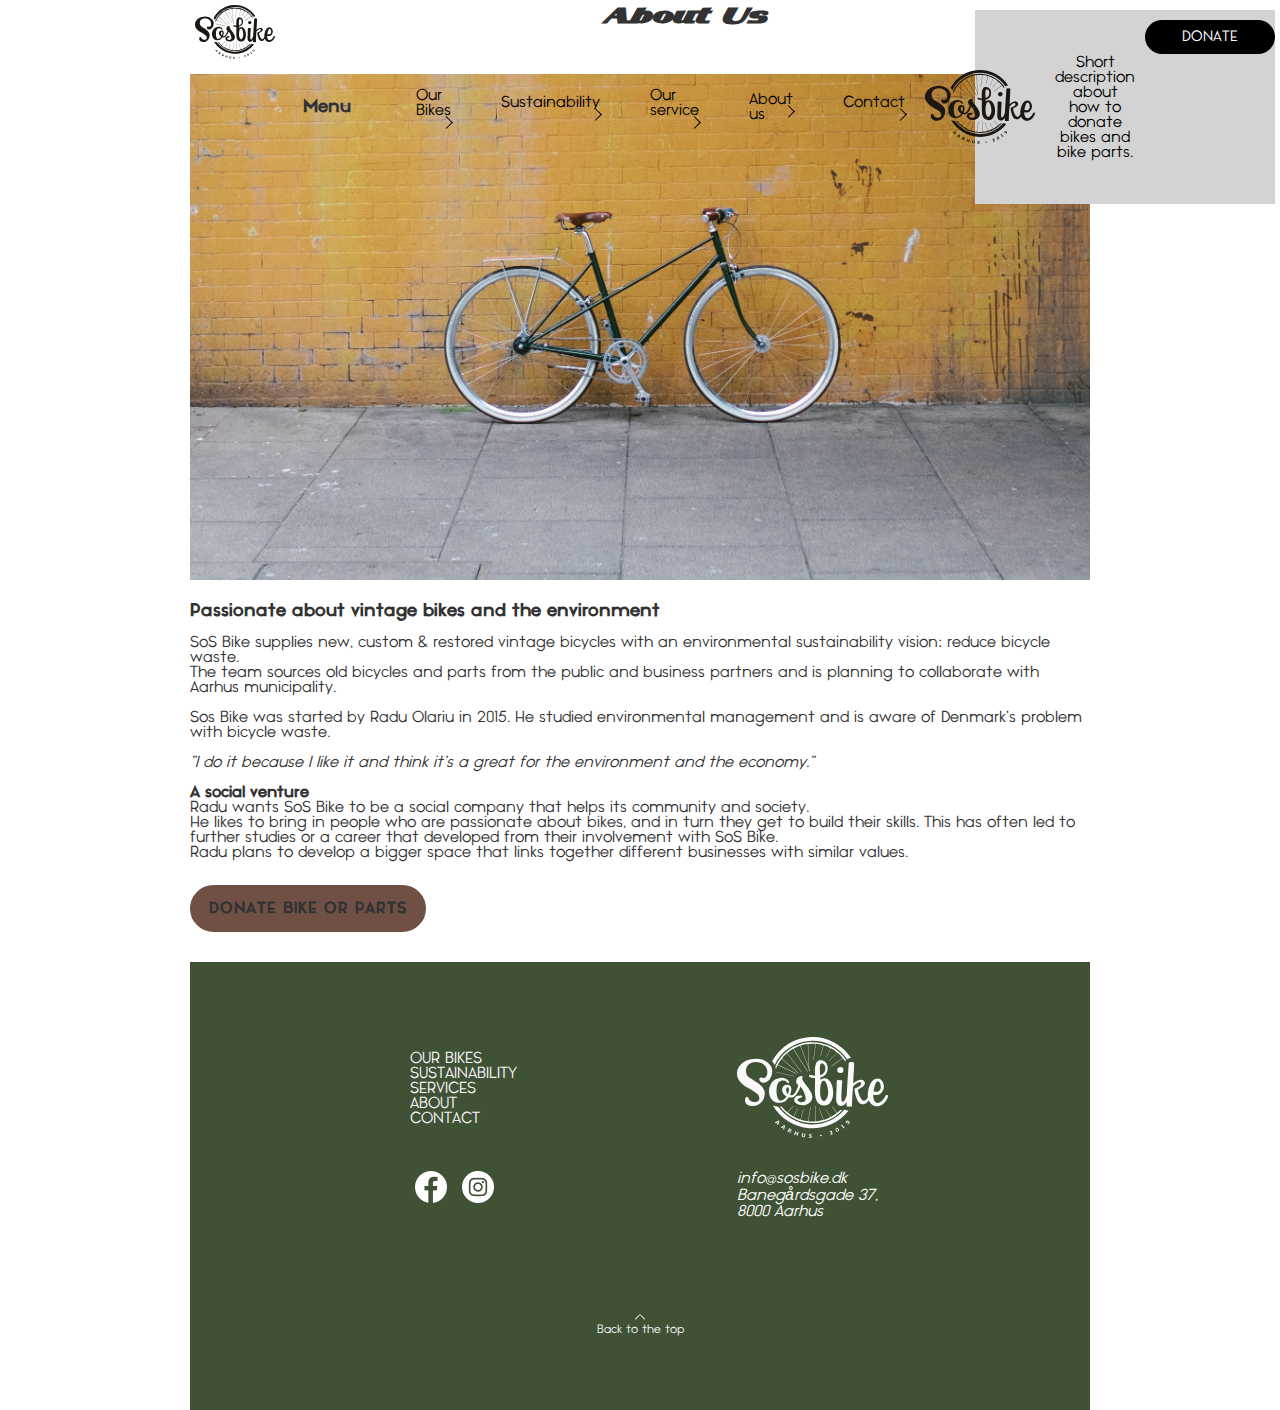
==== about.html @ 7f3ff43b "gallery page" ====
<!DOCTYPE HTML>
<html lang="en">

<head>
    <meta charset="UTF-8">
    <meta name="description" content="SoS Bike is an Aarhus-based bicycle business that supplies new, custom & restored vintage bicycles with an environmental sustainability vision: to reduce bicycle waste.">
    <meta name="viewport" content="width=device-width, initial-scale=1.0">
    <title>About | SoS Bike</title>
    <link rel="stylesheet" href="css/mystyle.css">
    <link rel="stylesheet" href="css/mobilemenu.css">
    <link rel="stylesheet" href="css/about.css">
</head>


<body class="page_body">

    <!DOCTYPE HTML>
<html lang="en">
<!--comment-->

<head>
    <meta charset="UTF-8">
    <meta name="description" content="SoS Bike is an Aarhus-based bicycle business that supplies new, custom & restored vintage bicycles with an environmental sustainability vision: to reduce bicycle waste.">
    <meta name="viewport" content="width=device-width, initial-scale=1.0">
    <title>Home | SoS Bike</title>
    <link rel="stylesheet" href="css/mystyle.css">
    <link rel="stylesheet" href="css/mobilemenu.css">
</head>


<body class="page_body">

    <img src="images/SVG/Asset_12.svg" alt="sosbikelogo" class="sosbike_logo">
    <header class="navigation__container">
        <nav>
            <!-- The mobile menu icon -->
            <label for="mobileicon" class="mobileiconlabel">&#9776;</label>
            <input type="checkbox" id="mobileicon" class="mobileicon">


            <!-- Menu items -->
            <div class="menuitems__container">
                <h2 class="menu_heading">Menu</h2>
                <a href="gallery.html" class="menuitem menu_navigation">Our Bikes<i class="arrow right moab"></i></a>
                <a href="sustainability.html" class="menuitem menu_navigation">Sustainability<i class="arrow right moab"></i></a>
                <a href="services.html" class="menuitem menu_navigation">Our service<i class="arrow right moab"></i></a>
                <a href="about.html" class="menuitem menu_navigation">About us<i class="arrow right moab"></i></a>
                <a href="contact.html" class="menuitem menu_navigation">Contact<i class="arrow right moab"></i></a>
                <img src="images/SVG/Asset_12.svg" alt="sosbike logo" class="menu_sosbikelogo menuitem">
                <p class="menuitem menu_paragraph">Short description about how to donate bikes and bike parts.</p>
                <div class="cta_style">
                    <a href="#" class="menuitem Donate_text">DONATE</a>
                </div>
            </div>
        </nav>

    </header>


    <!--<div class="main_section_bg_image">
        <div class="main_section_flexbox">
            <div class="main_section1_button1">
                <button class="main_cta_button1">
                    <h2>OUR BIKES</h2>
                </button>
            </div>
            <div class="main_section1_button2">
                <button class="main_cta_button2">
                    <h2>DONATE BIKE OR PARTS</h2>
                </button>
            </div>
            <div class="main_section1_text">
                <p>Contribute to our environmental sustainability vision: to reduce bicycle waste. We'll collect your donated items from you.</p>
            </div>
        </div>
    </div>-->

    <main>
        <h1 class="about_heading">About Us</h1>
        <img src="images/homepage/beeline-navigation-nfWllIa5wew-unsplash-5.jpg" class="about_image">

        <div class="about_text">
                <h2>Passionate about vintage bikes and the environment</h2><br>
                <p>SoS Bike supplies new, custom &amp; restored vintage bicycles with an environmental sustainability vision: reduce bicycle waste.<br>
                The team sources old bicycles and parts from the public and business partners and is planning to collaborate with Aarhus municipality.<br><br>
                Sos Bike was started by Radu Olariu in 2015. He studied environmental management and is aware of Denmark's problem with bicycle waste.<br><br>

                <i>"I do it because I like it and think it's a great for the environment and the economy."</i><br><br>
                </p>
                <h3>A social venture</h3>
                    Radu wants SoS Bike to be a social company that helps its community and society.<br>
                <p>He likes to bring in people who are passionate about bikes, and in turn they get to build their skills. This has often led to further studies or a career that developed from their involvement with SoS Bike.<br>
                    Radu plans to develop a bigger space that links together different businesses with similar values.<br>
                    <br></p>
                <button class="donate_button">
                    <h3>DONATE BIKE OR PARTS</h3>
                </button>
            </div>

    </main>

    <footer class="page_footer">

        <div class="page_footer_card">

            <div class="footer_flex_inner">

                <div class="footer_flex_inner_card">
                    <a href="sosbike_gallery.html" class="footer_link">OUR BIKES</a><br>
                    <a href="sosbike_sustainability.html" class="footer_link">SUSTAINABILITY</a><br>
                    <a href="sosbike_services.html" class="footer_link">SERVICES</a><br>
                    <a href="about_sosbike.html" class="footer_link">ABOUT</a><br>
                    <a href="contact_sosbike.html" class="footer_link">CONTACT</a><br>
                </div>

                <div class="footer_flex_inner_card">
                    <a href="https://www.facebook.com/aarhussosbike"><img src="images/some/facebook_logo.png" alt="facebook icon" class="some_image"></a>
                    <a href="https://www.instagram.com/s0sbike/"><img src="images/some/instagram_logo.png" alt="instagram icon" class="some_image"></a>
                </div>
            </div>

            <div class="footer_flex_inner">
                <div class="footer_flex_inner_card">
                    <a href="index.html"><img src="images/SVG/Asset_11.svg" class="footer_logo"></a>
                </div>

                <div class="footer_flex_inner_card">
                    <address>
                        info@sosbike.dk<br>
                        Banegårdsgade 37,<br>
                        8000 Aarhus
                    </address>
                </div>
            </div>

        </div>

        <div class="page_footer_card">
            <div class="back_to_the_top">
                <div>
                    <a href="index.html"><img src="images/up_arrow/up-arrow.svg" alt="up arrow" class="up_arrow_icon"></a>
                </div>

                <div>
                    <a href="index.html" class="footer_link">Back to the top</a>
                </div>
            </div>
        </div>

    </footer>


</body></html>
---- css/mystyle.css ----
/* Basic CSS reset */
*,
:after,
:before {
    margin: 0;
    padding: 0;
    border: 0;
    box-sizing: border-box;
}

html {
    font-size: 100%;
}

@font-face {
    font-family: "Aqua";
    src: url('../fonts/aqua.ttf');
}

@font-face {
    font-family: "Kelvinized";
    src: url('../fonts/Kelvinized.ttf');
}

@font-face {
    font-family: "Noir_medium";
    src: url('../fonts/Noir_medium.otf');
}

@font-face {
    font-family: "Noir_regular";
    src: url('../fonts/Noir_regular.otf');
}

@font-face {
    font-family: "Typographica";
    src: url('../fonts/Typographica-Blp5.ttf');
}

h1 {
    font-family: Kelvinized, sans-serif;
    color: #333333;
    font-size: 22px;
}

h2 {
    font-family: Noir_medium, sans-serif;
    color: #333333;
    font-size: 18px;
}

h3 {
    font-family: Noir_medium, sans-serif;
    color: #333333;
    font-size: 16px;
}

html,
body {
    font-family: Noir_regular, sans-serif;
    color: #333333;
    font-size: 16px;
}

.page_body {
    max-width: 1680px;
    margin: 0 auto;
}


/* -------- Mobile first style and layout ------- */


.moab { /* added by Morten, attached to menu arrows */
    float: right;
}


/*---------Header and navigation--------------*/

.search_form {
    display: none;
}

.logo_style {

    font-family: 'Asset', cursive;
    font-size: 1.5rem;
    color: #333333;
    text-decoration: none;
}

/*--------------------MAIN---------------------*/

.main_section_bg_image {
    background-size: cover;
    background-position: bottom;
    height: 568px;
    background-image: url("../images/homepage/beeline-navigation-nfWllIa5wew-unsplash.jpg");
}



/*---------------MAIN SECTION 1----------------*/

.main_section_flexbox {
    display: flex;
    flex-direction: column;
    padding: 285px 15px 10px 15px;
    width: 100%;
    align-items: center;
}

.main_home_bike {
    object-fit: cover;
    width: 365px;
    height: 610px;
}

.main_cta_button1 {
    /* position: absolute;
    top: 62.5%;
    left: 8%;*/
    border: 4px solid #705044;
    padding: 15px 75px 5px 75px;
    margin: 10px 0px;
    background-color: rgba(255, 255, 255, 0.01);
    border-radius: 50px;
    color: white;
    letter-spacing: 4px;
}

.main_cta_button2 {
    /*position: absolute;
    top: 72.5%;
    left: 8%;*/
    border: 4px solid #705044;
    padding: 15px 20px 5px 20px;
    background-color: #705044;
    border-radius: 50px;
    color: white;
    letter-spacing: 2px;
}

.main_section1_text {
    /* position: absolute;
    top: 84%;*/
    color: white;
    text-align: center;
    margin: 0px 12px;
    line-height: 20px;
    font-size: 16px;
    letter-spacing: 0.5px;
    padding-top: 10px;
}

.main_colorblock {
    height: 25px;
    width: 100%;
    background-color: #705044;
}


/*-----------MAIN SECTION 2----------*/

.main_section2_container {

}

.main_section2_card1 {
    display: flex;
    margin-top: 60px;
    margin-bottom: 55px;
}

.main_section2_card1_inner {
    margin-left: 15px;
}

.main_service_paragraph {
    /*padding: 15px 25px 15px 0px;*/
    margin: 5px 0px 10px 0px;
}


.main_s2_cta_button {
    color: #DFD2C1;
    background-color: #705044;
    padding: 10px 25px;
    border-radius: 20px;
}



.bike_service_image {
    /*max-width: 150px;
    height: 150px;*/
    /*padding: 10px 15px 10px 0px;*/
    width: 70%;
    margin: 0 0 0 45px;
}

/*---card 2--*/

.main_section2_card2 {
    display: flex;
    margin-top: 55px;
    margin-bottom: 60px;
    margin-right: 15px;
}

.main_section2_card2_inner {
    margin-right: 5px;
    display: flex;
        flex-direction: column;
        align-items: flex-end;
}

.main_section1_header2 {
    text-align: right;
}

.main_about_paragraph {
    margin-top: 20px;
    text-align: right;
    margin: 10px 0px 5px 0px;*/
}

.main_quote {
    text-align: right;
    font-size: 14px;
    margin-bottom: 20px;
}

.main_s2_cta_button2 {
    color: #DFD2C1;
    background-color: #705044;
    padding: 10px 26px;
    border-radius: 20px;
    margin-left: 6px
}



.bike_about_image {
    /*max-width: 150px;*/
    /*height: 150px;*/
    width: 70%;
    /*padding: 10px 15px 10px 0px;*/
    margin-left: 15px;
}

.bike_about_image2{
    display: none;
}

.bike_about_image3{
    display: none;
}





/* -------- Footer section ---------- */

.page_footer {
    display: flex;
    flex-direction: column;
    justify-content: space-between;
    height: 35rem;
    align-items: center;
    text-align: center;
    background-color: #3F5235;
    color: white;
    padding: 40px 0px;
    ;
}


.page_footer_card {
    display: flex;
    flex-direction: column;
    align-items: center;
    justify-content: space-between;
}

.footer_flex_inner_card {
    padding: 15px 0px;
}

.some_image {
    margin: 15px 5px 0px 5px;
}

.footer_link {
    text-decoration: none;
    color: whitesmoke;
}

.up_arrow_icon {
    width: 10px;
}

.footer_logo {
    width: 65%;
}

.back_to_the_top {
    display: flex;
    flex-direction: column;
    font-size: 12px;
    padding-bottom: 15px;
}


/* ---------------------- Media Queries 600px -------------------------- */


@media only screen and (min-width: 600px) {

    /* -------- Main content ---------- */

    .main_section_bg_image {
        background-size: cover;
        background-position: bottom;
        height: 800px;
        background-image: url("../images/homepage/main_bike_mobile.jpg");
    }



    /*---------------MAIN SECTION 1----------------*/

    .main_section_flexbox {
        display: flex;
        flex-direction: column;
        padding: 480px 15px 10px 15px;
        width: 100%;
        align-items: center;
    }

    .main_home_bike {
        object-fit: cover;
        width: 365px;
        height: 610px;
    }

    .main_cta_button1 {
        /* position: absolute;
    top: 62.5%;
    left: 8%;*/
        border: 4px solid #705044;
        padding: 6px 100px;
        margin-bottom: 15px;
        background-color: rgba(255, 255, 255, 0.01);
        border-radius: 50px;
        color: #705044;
        font-size: 16px;
        letter-spacing: 4px;
    }

    .main_cta_button2 {
        /*position: absolute;
    top: 72.5%;
    left: 8%;*/
        border: 4px solid #705044;
        padding: 8px 50px;
        background-color: #705044;
        border-radius: 50px;
        color: white;
        font-size: 13px;
        letter-spacing: 2px;
        margin-bottom: 10px;
    }

    .main_section1_text {
        /* position: absolute;
    top: 84%;*/
        color: white;
        text-align: center;
        margin: 0px 12px;
        line-height: 25px;
        font-size: 22px;
        letter-spacing: 1px;
        padding-top: 10px;
        width: 90%
    }

    .main_colorblock {
        height: 40px;
        width: 100%;
        background-color: #705044;
    }

    /*---------------MAIN PAGE SECTION 2----------------*/

    .main_section2_container {
        display: flex;
        flex-direction: column;
    }

    .main_section2_card1 {
        display: flex;
        margin: 90px 25px 50px 25px;

    }

    .main_section2_card1_inner {
        display: flex;
        flex-direction: column;
        margin: 0px 0px 0px 0px;
        align-items: flex-start;
    }

    .main_section2_header {
        font-size: 40px;

    }

    .main_service_paragraph {
        /*padding: 15px 25px 15px 0px;*/
        margin: 20px 50px 34px 0px;
        font-size: 22px;
        line-height: 35px;
    }


    .main_s2_cta_button {
        color: #DFD2C1;
        background-color: #705044;
        padding: 10px 26px;
        border-radius: 50px;
        font-size: 22px;
        letter-spacing: 2px;
        padding: 10px 60px;
    }



    .bike_service_image {
        /*max-width: 150px;*/
        height: 250px;
        margin: 0;
        /*padding: 10px 15px 10px 0px;*/
    }

    /*---card 2--*/

    .main_section2_card2 {
        display: flex;
        margin: 50px 25px 90px 25px;

    }

    .main_section2_card2_inner {
        margin: 0;
        display: flex;
        flex-direction: column;
        align-items: flex-end;
    }

    .main_section1_header2 {
        text-align: right;
        font-size: 40px;
    }

    .main_about_paragraph {
        text-align: right;
        font-size: 22px;
        line-height: 30px;
        margin: 20px 0px 10px 25px;
    }


    .main_quote {
        text-align: right;
        font-size: 16px;
        margin-bottom: 17px;
    }

    .main_s2_cta_button2 {
        color: #DFD2C1;
        background-color: #705044;
        padding: 10px 60px;
        border-radius: 50px;
        margin-left: 0px;
        font-size: 22px;
        letter-spacing: 2px;
    }



    .bike_about_image {
        /*max-width: 150px;*/
        /*padding: 10px 15px 10px 0px;*/
        display: none;
    }

    .bike_about_image2{
        display: block;
        height: 250px;
        margin: 0;
    }


    /* -------- Footer ---------- */

    .page_footer {
        height: 25rem;
        text-align: left;
    }

    .page_footer_card {
        display: flex;
        flex-direction: row;
    }


    .footer_flex_inner_card {
        padding: 15px 0px 15px 120px;
    }

    .some_image {
        margin: 15px 5px 0px 5px;
    }

    .up_arrow_icon {
        width: 10px;
    }

    .footer_logo {
        width: 65%;
    }

    .back_to_the_top {
        display: flex;
        flex-direction: column;
        text-align: center;
    }


    /* ---------------------- Media Queries 900px -------------------------- */

    @media only screen and (min-width: 900px) {

        /* -------- Page body container ---------- */

        .page_body {
            width: 900px;
            height: 29rem;
        }



        /* -------- Main content ---------- */

        .main_section_bg_image {
            background-size: cover;
            background-position: bottom;
            height: 900px;
            background-image: url("../images/homepage/main_bike.jpg");
        }



        /*---------------MAIN PAGE SECTION 1----------------*/

        .main_section_flexbox {
            display: flex;
            flex-direction: column;
            padding: 445px 15px 10px 15px;
            width: 100%;
            align-items: center;
        }

        .main_home_bike {
            object-fit: cover;
            width: 365px;
            height: 610px;
        }

        .main_cta_button1 {
            /* position: absolute;
    top: 62.5%;
    left: 8%;*/
            border: 4px solid #705044;
            padding: 8px 130px;
            margin-bottom: 20px;
            background-color: rgba(255, 255, 255, 0.01);
            border-radius: 50px;
            color: #705044;
            font-size: 20px;
            letter-spacing: 4px;
        }

        .main_cta_button2 {
            /*position: absolute;
    top: 72.5%;
    left: 8%;*/
            border: 4px solid #705044;
            padding: 10px 50px;
            background-color: #705044;
            border-radius: 50px;
            color: white;
            font-size: 18px;
            letter-spacing: 2px;
            margin-bottom: 10px;
        }

        .main_section1_text {
            /* position: absolute;
    top: 84%;*/
            color: white;
            text-align: center;
            margin: 0px 12px;
            line-height: 28px;
            font-size: 25px;
            letter-spacing: 1px;
            padding-top: 10px;
            width: 90%
        }

        .main_colorblock {
            height: 50px;
            width: 100%;
            background-color: #705044;
        }


       /*---------------MAIN PAGE SECTION 2----------------*/

    .main_section2_container {
        display: flex;
        flex-direction: column;
    }

    .main_section2_card1 {
        display: flex;
        margin: 90px 40px 40px 40px;

    }

    .main_section2_card1_inner {
        display: flex;
        flex-direction: column;
        margin: 0px 80px 0px 0px;
    }

    .main_section2_header {
        font-size: 40px;

    }

    .main_service_paragraph {
        /*padding: 15px 25px 15px 0px;*/
        margin: 30px 0px 50px 0px;
        font-size: 26px;
        line-height: 35px;
    }


    .main_s2_cta_button {
        color: #DFD2C1;
        background-color: #705044;
        padding: 10px 60px;
        border-radius: 50px;
        font-size: 22px;
        letter-spacing: 2px;
    }



    .bike_service_image {
        /*max-width: 150px;*/
        height: 380px;
        margin: 0;
        /*padding: 10px 15px 10px 0px;*/
    }

    /*---card 2--*/

    .main_section2_card2 {
        display: flex;
        margin: 40px 40px 90px 40px;
    }

    .main_section2_card2_inner {
        margin: 0;
        display: flex;
        flex-direction: column;
        align-items: flex-end;
        margin-left: 70px;
    }

    .main_section1_header2 {
        text-align: right;
        font-size: 40px;
    }

    .main_about_paragraph {
        text-align: right;
        font-size: 26px;
        line-height: 35px;
        margin: 30px 0px 15px 0px;
    }


    .main_quote {
        text-align: right;
        font-size: 18px;
        margin-bottom: 60px;
    }

    .main_s2_cta_button2 {
        color: #DFD2C1;
        background-color: #705044;
        padding: 10px 60px;
        border-radius: 50px;
        margin-left: 0px;
        font-size: 22px;
        letter-spacing: 2px;
    }



    .bike_about_image {
        /*max-width: 150px;*/
        /*padding: 10px 15px 10px 0px;*/
        display: none;
    }

    .bike_about_image2{
        display: none;
    }
        .bike_about_image3{
        display: block;
        height: 380px;
        margin: 0;
    }


        /* -------- Footer ---------- */

        .page_footer {
            height: 28rem;
            padding: 60px;
        }

        .page_footer_card {
            display: flex;
            flex-direction: row;
        }


        .footer_flex_inner_card {
            padding: 15px 60px 15px 160px;
        }

        .some_image {
            margin: 15px 5px 0px 5px;
        }

        .up_arrow_icon {
            width: 10px;
        }

        .footer_logo {
            width: 65%;
        }

        .back_to_the_top {
            display: flex;
            flex-direction: column;
        }



    }
---- css/mobilemenu.css ----
/* [ON MOBILE DEVICES] */

.sosbike_logo {
    width: 80px;
    float: left;
    margin: 5px;
}


/* .navigation__container {
    width: 70%;
    float: right;
} */

.navigation__container {
    position: absolute;
    right: 5px;
    top: 10px;
    width: 300px;
    z-index: 9999;
}

.menu_heading {
    text-align: center;
    padding: 25px;
}

.mobileiconlabel {
    float: right;
    display: inline-block;
    color: white;
    font-style: normal;
    font-size: 1.2rem;
    padding: 5px 0px 10px 0px;

}

.menuitem {
    display: block;
    width: 250px;
    padding: 10px;
    color: black;
    text-decoration: none;
    text-align: left;
}

.menu_navigation {
    margin-left: 10%;
    font-weight: bold;
}

.menu_sosbikelogo {
    display: block;
    margin-left: auto;
    margin-right: auto;
    width: 50%;
    padding-top: 25px;
    padding-bottom: 25px;
}

.menu_paragraph {
    width: 100%;
    text-align: center;
}

/*.cta_style {
    background-color: orange;
    color: #333333;
    border-radius: 10px;
}*/

.menu_donate_button {
    display: block;
    margin-left: auto;
    margin-right: auto;
}


.cta_style {
    margin-left: auto;
    margin-right: auto;
    background-color: black;
    color: white;
    border-bottom-left-radius: 25px;
    border-top-left-radius: 25px;
    border-bottom-right-radius: 25px;
    border-top-right-radius: 25px;
    width: 50%;
    margin-bottom: 150px;
    margin-top: 10px;


}

.Donate_text {
    width: 100%;
    font-weight: bold;
    color: white;
    text-align: center;
    margin-left: auto;
    margin-right: auto;
    font-size: 15px;

}

.arrow {

    border: solid black;
    border-width: 0 1px 1px 0;
    display: inline-block;
    padding: 4px;

}

.right {
    transform: rotate(-45deg);
    -webkit-transform: rotate(-45deg);
}



/* Hide checkbox and menuitems until clicked */
.menuitems__container,
.mobileicon {
    display: none;
    background-color: lightgray;
}




/* Show menuitems when mobileicon-label is clicked */
.navigation__container input:checked ~ .menuitems__container {
    display: block;
}




/* Add rules [ON WIDE SCREENS] */

@media only screen and (min-width: 900px) {

    /* Hide Mobile icon and its label */
    .mobileiconlabel,
    .mobileicon {
        display: none;
    }


    /* Make menuitems flex horisontally (on a row) */
    .menuitems__container {
        display: flex;
        justify-content: flex-end;
        align-items: center;

    }

    .menuitem {
        width: 130px;
    }
---- css/about.css ----
/* Basic CSS reset */
*,
:after,
:before {
    margin: 0;
    padding: 0;
    border: 0;
    box-sizing: border-box;
}


/* -------- Mobile first style and layout ---------- */


.about_heading {
    text-align: center;
}

.about_image {
    width: 100%;
    margin: 10px 0px 20px 0px;
}

.about_text {
    margin-bottom: 30px;
}

.donate_button {
    border: 4px solid #705044;
    margin-top: 10px;
    padding: 12px 15px;
    background-color: #705044;
    border-radius: 50px;
    color: white;
    letter-spacing: 1px;
}

/* ---------------------- Media Queries -------------------------- */


@media only screen and (min-width: 600px) {



@media only screen and (min-width: 900px) {
---- css/mystyle.css ----
/* Basic CSS reset */
*,
:after,
:before {
    margin: 0;
    padding: 0;
    border: 0;
    box-sizing: border-box;
}

html {
    font-size: 100%;
}

@font-face {
    font-family: "Aqua";
    src: url('../fonts/aqua.ttf');
}

@font-face {
    font-family: "Kelvinized";
    src: url('../fonts/Kelvinized.ttf');
}

@font-face {
    font-family: "Noir_medium";
    src: url('../fonts/Noir_medium.otf');
}

@font-face {
    font-family: "Noir_regular";
    src: url('../fonts/Noir_regular.otf');
}

@font-face {
    font-family: "Typographica";
    src: url('../fonts/Typographica-Blp5.ttf');
}

h1 {
    font-family: Kelvinized, sans-serif;
    color: #333333;
    font-size: 22px;
}

h2 {
    font-family: Noir_medium, sans-serif;
    color: #333333;
    font-size: 18px;
}

h3 {
    font-family: Noir_medium, sans-serif;
    color: #333333;
    font-size: 16px;
}

html,
body {
    font-family: Noir_regular, sans-serif;
    color: #333333;
    font-size: 16px;
}

.page_body {
    max-width: 1680px;
    margin: 0 auto;
}


/* -------- Mobile first style and layout ------- */


.moab { /* added by Morten, attached to menu arrows */
    float: right;
}


/*---------Header and navigation--------------*/

.search_form {
    display: none;
}

.logo_style {

    font-family: 'Asset', cursive;
    font-size: 1.5rem;
    color: #333333;
    text-decoration: none;
}

/*--------------------MAIN---------------------*/

.main_section_bg_image {
    background-size: cover;
    background-position: bottom;
    height: 568px;
    background-image: url("../images/homepage/beeline-navigation-nfWllIa5wew-unsplash.jpg");
}



/*---------------MAIN SECTION 1----------------*/

.main_section_flexbox {
    display: flex;
    flex-direction: column;
    padding: 285px 15px 10px 15px;
    width: 100%;
    align-items: center;
}

.main_home_bike {
    object-fit: cover;
    width: 365px;
    height: 610px;
}

.main_cta_button1 {
    /* position: absolute;
    top: 62.5%;
    left: 8%;*/
    border: 4px solid #705044;
    padding: 15px 75px 5px 75px;
    margin: 10px 0px;
    background-color: rgba(255, 255, 255, 0.01);
    border-radius: 50px;
    color: white;
    letter-spacing: 4px;
}

.main_cta_button2 {
    /*position: absolute;
    top: 72.5%;
    left: 8%;*/
    border: 4px solid #705044;
    padding: 15px 20px 5px 20px;
    background-color: #705044;
    border-radius: 50px;
    color: white;
    letter-spacing: 2px;
}

.main_section1_text {
    /* position: absolute;
    top: 84%;*/
    color: white;
    text-align: center;
    margin: 0px 12px;
    line-height: 20px;
    font-size: 16px;
    letter-spacing: 0.5px;
    padding-top: 10px;
}

.main_colorblock {
    height: 25px;
    width: 100%;
    background-color: #705044;
}


/*-----------MAIN SECTION 2----------*/

.main_section2_container {

}

.main_section2_card1 {
    display: flex;
    margin-top: 60px;
    margin-bottom: 55px;
}

.main_section2_card1_inner {
    margin-left: 15px;
}

.main_service_paragraph {
    /*padding: 15px 25px 15px 0px;*/
    margin: 5px 0px 10px 0px;
}


.main_s2_cta_button {
    color: #DFD2C1;
    background-color: #705044;
    padding: 10px 25px;
    border-radius: 20px;
}



.bike_service_image {
    /*max-width: 150px;
    height: 150px;*/
    /*padding: 10px 15px 10px 0px;*/
    width: 70%;
    margin: 0 0 0 45px;
}

/*---card 2--*/

.main_section2_card2 {
    display: flex;
    margin-top: 55px;
    margin-bottom: 60px;
    margin-right: 15px;
}

.main_section2_card2_inner {
    margin-right: 5px;
    display: flex;
        flex-direction: column;
        align-items: flex-end;
}

.main_section1_header2 {
    text-align: right;
}

.main_about_paragraph {
    margin-top: 20px;
    text-align: right;
    margin: 10px 0px 5px 0px;*/
}

.main_quote {
    text-align: right;
    font-size: 14px;
    margin-bottom: 20px;
}

.main_s2_cta_button2 {
    color: #DFD2C1;
    background-color: #705044;
    padding: 10px 26px;
    border-radius: 20px;
    margin-left: 6px
}



.bike_about_image {
    /*max-width: 150px;*/
    /*height: 150px;*/
    width: 70%;
    /*padding: 10px 15px 10px 0px;*/
    margin-left: 15px;
}

.bike_about_image2{
    display: none;
}

.bike_about_image3{
    display: none;
}





/* -------- Footer section ---------- */

.page_footer {
    display: flex;
    flex-direction: column;
    justify-content: space-between;
    height: 35rem;
    align-items: center;
    text-align: center;
    background-color: #3F5235;
    color: white;
    padding: 40px 0px;
    ;
}


.page_footer_card {
    display: flex;
    flex-direction: column;
    align-items: center;
    justify-content: space-between;
}

.footer_flex_inner_card {
    padding: 15px 0px;
}

.some_image {
    margin: 15px 5px 0px 5px;
}

.footer_link {
    text-decoration: none;
    color: whitesmoke;
}

.up_arrow_icon {
    width: 10px;
}

.footer_logo {
    width: 65%;
}

.back_to_the_top {
    display: flex;
    flex-direction: column;
    font-size: 12px;
    padding-bottom: 15px;
}


/* ---------------------- Media Queries 600px -------------------------- */


@media only screen and (min-width: 600px) {

    /* -------- Main content ---------- */

    .main_section_bg_image {
        background-size: cover;
        background-position: bottom;
        height: 800px;
        background-image: url("../images/homepage/main_bike_mobile.jpg");
    }



    /*---------------MAIN SECTION 1----------------*/

    .main_section_flexbox {
        display: flex;
        flex-direction: column;
        padding: 480px 15px 10px 15px;
        width: 100%;
        align-items: center;
    }

    .main_home_bike {
        object-fit: cover;
        width: 365px;
        height: 610px;
    }

    .main_cta_button1 {
        /* position: absolute;
    top: 62.5%;
    left: 8%;*/
        border: 4px solid #705044;
        padding: 6px 100px;
        margin-bottom: 15px;
        background-color: rgba(255, 255, 255, 0.01);
        border-radius: 50px;
        color: #705044;
        font-size: 16px;
        letter-spacing: 4px;
    }

    .main_cta_button2 {
        /*position: absolute;
    top: 72.5%;
    left: 8%;*/
        border: 4px solid #705044;
        padding: 8px 50px;
        background-color: #705044;
        border-radius: 50px;
        color: white;
        font-size: 13px;
        letter-spacing: 2px;
        margin-bottom: 10px;
    }

    .main_section1_text {
        /* position: absolute;
    top: 84%;*/
        color: white;
        text-align: center;
        margin: 0px 12px;
        line-height: 25px;
        font-size: 22px;
        letter-spacing: 1px;
        padding-top: 10px;
        width: 90%
    }

    .main_colorblock {
        height: 40px;
        width: 100%;
        background-color: #705044;
    }

    /*---------------MAIN PAGE SECTION 2----------------*/

    .main_section2_container {
        display: flex;
        flex-direction: column;
    }

    .main_section2_card1 {
        display: flex;
        margin: 90px 25px 50px 25px;

    }

    .main_section2_card1_inner {
        display: flex;
        flex-direction: column;
        margin: 0px 0px 0px 0px;
        align-items: flex-start;
    }

    .main_section2_header {
        font-size: 40px;

    }

    .main_service_paragraph {
        /*padding: 15px 25px 15px 0px;*/
        margin: 20px 50px 34px 0px;
        font-size: 22px;
        line-height: 35px;
    }


    .main_s2_cta_button {
        color: #DFD2C1;
        background-color: #705044;
        padding: 10px 26px;
        border-radius: 50px;
        font-size: 22px;
        letter-spacing: 2px;
        padding: 10px 60px;
    }



    .bike_service_image {
        /*max-width: 150px;*/
        height: 250px;
        margin: 0;
        /*padding: 10px 15px 10px 0px;*/
    }

    /*---card 2--*/

    .main_section2_card2 {
        display: flex;
        margin: 50px 25px 90px 25px;

    }

    .main_section2_card2_inner {
        margin: 0;
        display: flex;
        flex-direction: column;
        align-items: flex-end;
    }

    .main_section1_header2 {
        text-align: right;
        font-size: 40px;
    }

    .main_about_paragraph {
        text-align: right;
        font-size: 22px;
        line-height: 30px;
        margin: 20px 0px 10px 25px;
    }


    .main_quote {
        text-align: right;
        font-size: 16px;
        margin-bottom: 17px;
    }

    .main_s2_cta_button2 {
        color: #DFD2C1;
        background-color: #705044;
        padding: 10px 60px;
        border-radius: 50px;
        margin-left: 0px;
        font-size: 22px;
        letter-spacing: 2px;
    }



    .bike_about_image {
        /*max-width: 150px;*/
        /*padding: 10px 15px 10px 0px;*/
        display: none;
    }

    .bike_about_image2{
        display: block;
        height: 250px;
        margin: 0;
    }


    /* -------- Footer ---------- */

    .page_footer {
        height: 25rem;
        text-align: left;
    }

    .page_footer_card {
        display: flex;
        flex-direction: row;
    }


    .footer_flex_inner_card {
        padding: 15px 0px 15px 120px;
    }

    .some_image {
        margin: 15px 5px 0px 5px;
    }

    .up_arrow_icon {
        width: 10px;
    }

    .footer_logo {
        width: 65%;
    }

    .back_to_the_top {
        display: flex;
        flex-direction: column;
        text-align: center;
    }


    /* ---------------------- Media Queries 900px -------------------------- */

    @media only screen and (min-width: 900px) {

        /* -------- Page body container ---------- */

        .page_body {
            width: 900px;
            height: 29rem;
        }



        /* -------- Main content ---------- */

        .main_section_bg_image {
            background-size: cover;
            background-position: bottom;
            height: 900px;
            background-image: url("../images/homepage/main_bike.jpg");
        }



        /*---------------MAIN PAGE SECTION 1----------------*/

        .main_section_flexbox {
            display: flex;
            flex-direction: column;
            padding: 445px 15px 10px 15px;
            width: 100%;
            align-items: center;
        }

        .main_home_bike {
            object-fit: cover;
            width: 365px;
            height: 610px;
        }

        .main_cta_button1 {
            /* position: absolute;
    top: 62.5%;
    left: 8%;*/
            border: 4px solid #705044;
            padding: 8px 130px;
            margin-bottom: 20px;
            background-color: rgba(255, 255, 255, 0.01);
            border-radius: 50px;
            color: #705044;
            font-size: 20px;
            letter-spacing: 4px;
        }

        .main_cta_button2 {
            /*position: absolute;
    top: 72.5%;
    left: 8%;*/
            border: 4px solid #705044;
            padding: 10px 50px;
            background-color: #705044;
            border-radius: 50px;
            color: white;
            font-size: 18px;
            letter-spacing: 2px;
            margin-bottom: 10px;
        }

        .main_section1_text {
            /* position: absolute;
    top: 84%;*/
            color: white;
            text-align: center;
            margin: 0px 12px;
            line-height: 28px;
            font-size: 25px;
            letter-spacing: 1px;
            padding-top: 10px;
            width: 90%
        }

        .main_colorblock {
            height: 50px;
            width: 100%;
            background-color: #705044;
        }


       /*---------------MAIN PAGE SECTION 2----------------*/

    .main_section2_container {
        display: flex;
        flex-direction: column;
    }

    .main_section2_card1 {
        display: flex;
        margin: 90px 40px 40px 40px;

    }

    .main_section2_card1_inner {
        display: flex;
        flex-direction: column;
        margin: 0px 80px 0px 0px;
    }

    .main_section2_header {
        font-size: 40px;

    }

    .main_service_paragraph {
        /*padding: 15px 25px 15px 0px;*/
        margin: 30px 0px 50px 0px;
        font-size: 26px;
        line-height: 35px;
    }


    .main_s2_cta_button {
        color: #DFD2C1;
        background-color: #705044;
        padding: 10px 60px;
        border-radius: 50px;
        font-size: 22px;
        letter-spacing: 2px;
    }



    .bike_service_image {
        /*max-width: 150px;*/
        height: 380px;
        margin: 0;
        /*padding: 10px 15px 10px 0px;*/
    }

    /*---card 2--*/

    .main_section2_card2 {
        display: flex;
        margin: 40px 40px 90px 40px;
    }

    .main_section2_card2_inner {
        margin: 0;
        display: flex;
        flex-direction: column;
        align-items: flex-end;
        margin-left: 70px;
    }

    .main_section1_header2 {
        text-align: right;
        font-size: 40px;
    }

    .main_about_paragraph {
        text-align: right;
        font-size: 26px;
        line-height: 35px;
        margin: 30px 0px 15px 0px;
    }


    .main_quote {
        text-align: right;
        font-size: 18px;
        margin-bottom: 60px;
    }

    .main_s2_cta_button2 {
        color: #DFD2C1;
        background-color: #705044;
        padding: 10px 60px;
        border-radius: 50px;
        margin-left: 0px;
        font-size: 22px;
        letter-spacing: 2px;
    }



    .bike_about_image {
        /*max-width: 150px;*/
        /*padding: 10px 15px 10px 0px;*/
        display: none;
    }

    .bike_about_image2{
        display: none;
    }
        .bike_about_image3{
        display: block;
        height: 380px;
        margin: 0;
    }


        /* -------- Footer ---------- */

        .page_footer {
            height: 28rem;
            padding: 60px;
        }

        .page_footer_card {
            display: flex;
            flex-direction: row;
        }


        .footer_flex_inner_card {
            padding: 15px 60px 15px 160px;
        }

        .some_image {
            margin: 15px 5px 0px 5px;
        }

        .up_arrow_icon {
            width: 10px;
        }

        .footer_logo {
            width: 65%;
        }

        .back_to_the_top {
            display: flex;
            flex-direction: column;
        }



    }
---- css/mobilemenu.css ----
/* [ON MOBILE DEVICES] */

.sosbike_logo {
    width: 80px;
    float: left;
    margin: 5px;
}


/* .navigation__container {
    width: 70%;
    float: right;
} */

.navigation__container {
    position: absolute;
    right: 5px;
    top: 10px;
    width: 300px;
    z-index: 9999;
}

.menu_heading {
    text-align: center;
    padding: 25px;
}

.mobileiconlabel {
    float: right;
    display: inline-block;
    color: white;
    font-style: normal;
    font-size: 1.2rem;
    padding: 5px 0px 10px 0px;

}

.menuitem {
    display: block;
    width: 250px;
    padding: 10px;
    color: black;
    text-decoration: none;
    text-align: left;
}

.menu_navigation {
    margin-left: 10%;
    font-weight: bold;
}

.menu_sosbikelogo {
    display: block;
    margin-left: auto;
    margin-right: auto;
    width: 50%;
    padding-top: 25px;
    padding-bottom: 25px;
}

.menu_paragraph {
    width: 100%;
    text-align: center;
}

/*.cta_style {
    background-color: orange;
    color: #333333;
    border-radius: 10px;
}*/

.menu_donate_button {
    display: block;
    margin-left: auto;
    margin-right: auto;
}


.cta_style {
    margin-left: auto;
    margin-right: auto;
    background-color: black;
    color: white;
    border-bottom-left-radius: 25px;
    border-top-left-radius: 25px;
    border-bottom-right-radius: 25px;
    border-top-right-radius: 25px;
    width: 50%;
    margin-bottom: 150px;
    margin-top: 10px;


}

.Donate_text {
    width: 100%;
    font-weight: bold;
    color: white;
    text-align: center;
    margin-left: auto;
    margin-right: auto;
    font-size: 15px;

}

.arrow {

    border: solid black;
    border-width: 0 1px 1px 0;
    display: inline-block;
    padding: 4px;

}

.right {
    transform: rotate(-45deg);
    -webkit-transform: rotate(-45deg);
}



/* Hide checkbox and menuitems until clicked */
.menuitems__container,
.mobileicon {
    display: none;
    background-color: lightgray;
}




/* Show menuitems when mobileicon-label is clicked */
.navigation__container input:checked ~ .menuitems__container {
    display: block;
}




/* Add rules [ON WIDE SCREENS] */

@media only screen and (min-width: 900px) {

    /* Hide Mobile icon and its label */
    .mobileiconlabel,
    .mobileicon {
        display: none;
    }


    /* Make menuitems flex horisontally (on a row) */
    .menuitems__container {
        display: flex;
        justify-content: flex-end;
        align-items: center;

    }

    .menuitem {
        width: 130px;
    }
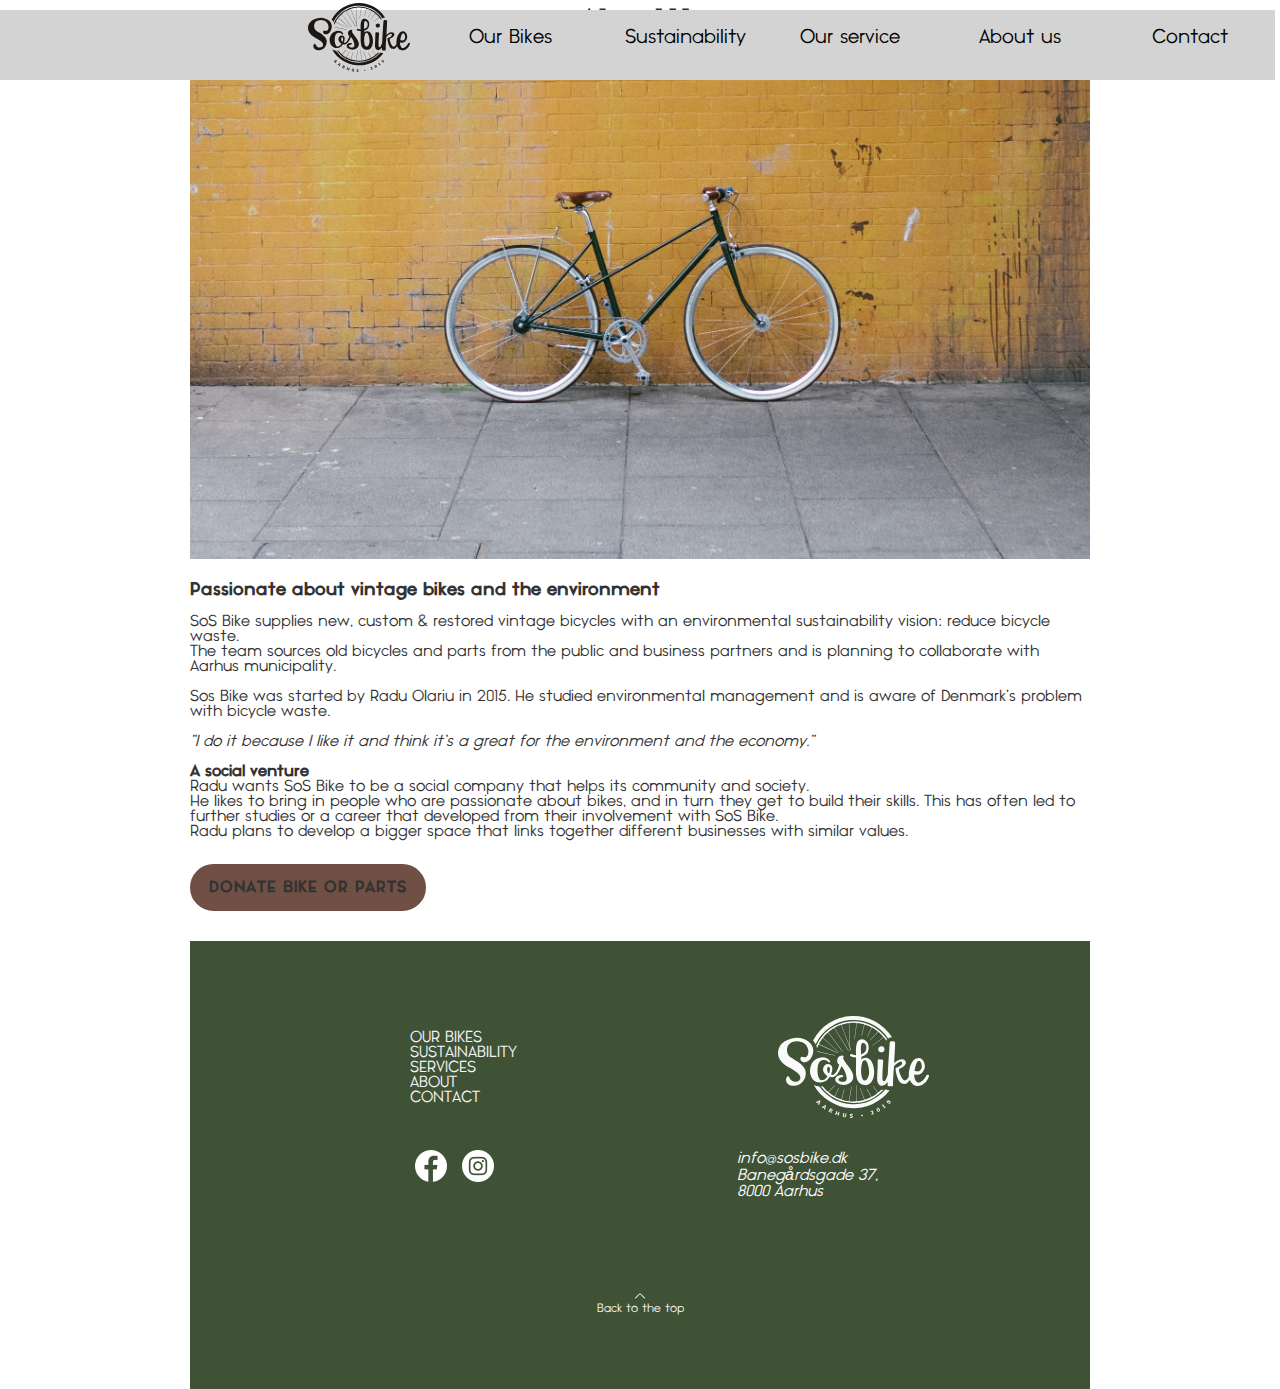
==== commit 2a7b3184: "header" ====
--- a/about.html
+++ b/about.html
@@ -41,6 +41,7 @@
             <!-- Menu items -->
             <div class="menuitems__container">
                 <h2 class="menu_heading">Menu</h2>
+                <img src="images/SVG/Asset_12.svg" alt="sosbike logo" class="menu_sosbikelogo1">
                 <a href="gallery.html" class="menuitem menu_navigation">Our Bikes<i class="arrow right moab"></i></a>
                 <a href="sustainability.html" class="menuitem menu_navigation">Sustainability<i class="arrow right moab"></i></a>
                 <a href="services.html" class="menuitem menu_navigation">Our service<i class="arrow right moab"></i></a>
--- a/css/mystyle.css
+++ b/css/mystyle.css
@@ -38,9 +38,9 @@
 }
 
 h1 {
-    font-family: Kelvinized, sans-serif;
+    font-family: Typographica, sans-serif;
     color: #333333;
-    font-size: 22px;
+    font-size: 24x;
 }
 
 h2 {
@@ -82,13 +82,14 @@
     display: none;
 }
 
-.logo_style {
+/*.logo_style {
 
     font-family: 'Asset', cursive;
     font-size: 1.5rem;
     color: #333333;
     text-decoration: none;
-}
+}*/
+
 
 /*--------------------MAIN---------------------*/
 
@@ -116,6 +117,18 @@
     width: 365px;
     height: 610px;
 }
+
+
+a:link, a:visited {
+  text-align: center;
+  text-decoration: none;
+  display: inline-block;
+}
+
+a:hover {
+  cursor: pointer;
+}
+
 
 .main_cta_button1 {
     /* position: absolute;
@@ -128,6 +141,7 @@
     border-radius: 50px;
     color: white;
     letter-spacing: 4px;
+    text-decoration: none;
 }
 
 .main_cta_button2 {
@@ -188,6 +202,7 @@
     background-color: #705044;
     padding: 10px 25px;
     border-radius: 20px;
+    letter-spacing: 1px;
 }
 
 
@@ -198,6 +213,7 @@
     /*padding: 10px 15px 10px 0px;*/
     width: 70%;
     margin: 0 0 0 45px;
+    padding-top: 5px;
 }
 
 /*---card 2--*/
@@ -237,7 +253,8 @@
     background-color: #705044;
     padding: 10px 26px;
     border-radius: 20px;
-    margin-left: 6px
+    margin-left: 6px;
+    letter-spacing: 1px;
 }
 
 
@@ -248,6 +265,7 @@
     width: 70%;
     /*padding: 10px 15px 10px 0px;*/
     margin-left: 15px;
+    padding-bottom: 10px;
 }
 
 .bike_about_image2{
--- a/css/mobilemenu.css
+++ b/css/mobilemenu.css
@@ -28,7 +28,7 @@
 .mobileiconlabel {
     float: right;
     display: inline-block;
-    color: white;
+    color: black;
     font-style: normal;
     font-size: 1.2rem;
     padding: 5px 0px 10px 0px;
@@ -58,21 +58,21 @@
     padding-bottom: 25px;
 }
 
-.menu_paragraph {
+.menu_sosbikelogo1{
+    display: none;
+}
+
+
+/*.menu_paragraph {
     width: 100%;
     text-align: center;
-}
-
-/*.cta_style {
-    background-color: orange;
-    color: #333333;
-    border-radius: 10px;
 }*/
 
 .menu_donate_button {
     display: block;
     margin-left: auto;
     margin-right: auto;
+    margin-bottom: 15px;
 }
 
 
@@ -86,9 +86,8 @@
     border-bottom-right-radius: 25px;
     border-top-right-radius: 25px;
     width: 50%;
-    margin-bottom: 150px;
     margin-top: 10px;
-
+    margin-bottom: 10px;
 
 }
 
@@ -123,7 +122,8 @@
 .menuitems__container,
 .mobileicon {
     display: none;
-    background-color: lightgray;
+    background-color: lightgrey;
+    padding-bottom: 15px;
 }
 
 
@@ -146,6 +146,68 @@
     .mobileicon {
         display: none;
     }
+
+    .menu_paragraph{
+        display: none;
+    }
+
+    .sosbike_logo{
+        display: none;
+    }
+
+    .arrow{
+        display: none;
+    }
+
+    .right{
+        display: none;
+    }
+
+    .moab{
+        display: none;
+    }
+
+
+    .cta_style{
+        display: none;
+    }
+
+    .menu_sosbikelogo{
+        width: 8%;
+        margin-left: 15px;
+        margin-right: 15px;
+        display: none;
+
+    }
+
+    .menu_sosbikelogo1{
+        width: 8%;
+        margin-left: 15px;
+        margin-right: 15px;
+        display: block;
+    }
+
+    .menu_heading{
+        display: none;
+    }
+
+    .menu_navigation{
+        margin-left: 20px;
+        margin-right: 20px;
+        font-size: 20px;
+
+    }
+
+    .navigation__container{
+        width: 100%;
+        flex-direction: row;
+        z-index: 9999;
+
+    }
+
+
+
+
 
 
     /* Make menuitems flex horisontally (on a row) */
@@ -153,6 +215,9 @@
         display: flex;
         justify-content: flex-end;
         align-items: center;
+        height: 70px;
+
+
 
     }
 
--- a/css/mystyle.css
+++ b/css/mystyle.css
@@ -38,9 +38,9 @@
 }
 
 h1 {
-    font-family: Kelvinized, sans-serif;
+    font-family: Typographica, sans-serif;
     color: #333333;
-    font-size: 22px;
+    font-size: 24x;
 }
 
 h2 {
@@ -82,13 +82,14 @@
     display: none;
 }
 
-.logo_style {
+/*.logo_style {
 
     font-family: 'Asset', cursive;
     font-size: 1.5rem;
     color: #333333;
     text-decoration: none;
-}
+}*/
+
 
 /*--------------------MAIN---------------------*/
 
@@ -116,6 +117,18 @@
     width: 365px;
     height: 610px;
 }
+
+
+a:link, a:visited {
+  text-align: center;
+  text-decoration: none;
+  display: inline-block;
+}
+
+a:hover {
+  cursor: pointer;
+}
+
 
 .main_cta_button1 {
     /* position: absolute;
@@ -128,6 +141,7 @@
     border-radius: 50px;
     color: white;
     letter-spacing: 4px;
+    text-decoration: none;
 }
 
 .main_cta_button2 {
@@ -188,6 +202,7 @@
     background-color: #705044;
     padding: 10px 25px;
     border-radius: 20px;
+    letter-spacing: 1px;
 }
 
 
@@ -198,6 +213,7 @@
     /*padding: 10px 15px 10px 0px;*/
     width: 70%;
     margin: 0 0 0 45px;
+    padding-top: 5px;
 }
 
 /*---card 2--*/
@@ -237,7 +253,8 @@
     background-color: #705044;
     padding: 10px 26px;
     border-radius: 20px;
-    margin-left: 6px
+    margin-left: 6px;
+    letter-spacing: 1px;
 }
 
 
@@ -248,6 +265,7 @@
     width: 70%;
     /*padding: 10px 15px 10px 0px;*/
     margin-left: 15px;
+    padding-bottom: 10px;
 }
 
 .bike_about_image2{
--- a/css/mobilemenu.css
+++ b/css/mobilemenu.css
@@ -28,7 +28,7 @@
 .mobileiconlabel {
     float: right;
     display: inline-block;
-    color: white;
+    color: black;
     font-style: normal;
     font-size: 1.2rem;
     padding: 5px 0px 10px 0px;
@@ -58,21 +58,21 @@
     padding-bottom: 25px;
 }
 
-.menu_paragraph {
+.menu_sosbikelogo1{
+    display: none;
+}
+
+
+/*.menu_paragraph {
     width: 100%;
     text-align: center;
-}
-
-/*.cta_style {
-    background-color: orange;
-    color: #333333;
-    border-radius: 10px;
 }*/
 
 .menu_donate_button {
     display: block;
     margin-left: auto;
     margin-right: auto;
+    margin-bottom: 15px;
 }
 
 
@@ -86,9 +86,8 @@
     border-bottom-right-radius: 25px;
     border-top-right-radius: 25px;
     width: 50%;
-    margin-bottom: 150px;
     margin-top: 10px;
-
+    margin-bottom: 10px;
 
 }
 
@@ -123,7 +122,8 @@
 .menuitems__container,
 .mobileicon {
     display: none;
-    background-color: lightgray;
+    background-color: lightgrey;
+    padding-bottom: 15px;
 }
 
 
@@ -146,6 +146,68 @@
     .mobileicon {
         display: none;
     }
+
+    .menu_paragraph{
+        display: none;
+    }
+
+    .sosbike_logo{
+        display: none;
+    }
+
+    .arrow{
+        display: none;
+    }
+
+    .right{
+        display: none;
+    }
+
+    .moab{
+        display: none;
+    }
+
+
+    .cta_style{
+        display: none;
+    }
+
+    .menu_sosbikelogo{
+        width: 8%;
+        margin-left: 15px;
+        margin-right: 15px;
+        display: none;
+
+    }
+
+    .menu_sosbikelogo1{
+        width: 8%;
+        margin-left: 15px;
+        margin-right: 15px;
+        display: block;
+    }
+
+    .menu_heading{
+        display: none;
+    }
+
+    .menu_navigation{
+        margin-left: 20px;
+        margin-right: 20px;
+        font-size: 20px;
+
+    }
+
+    .navigation__container{
+        width: 100%;
+        flex-direction: row;
+        z-index: 9999;
+
+    }
+
+
+
+
 
 
     /* Make menuitems flex horisontally (on a row) */
@@ -153,6 +215,9 @@
         display: flex;
         justify-content: flex-end;
         align-items: center;
+        height: 70px;
+
+
 
     }
 
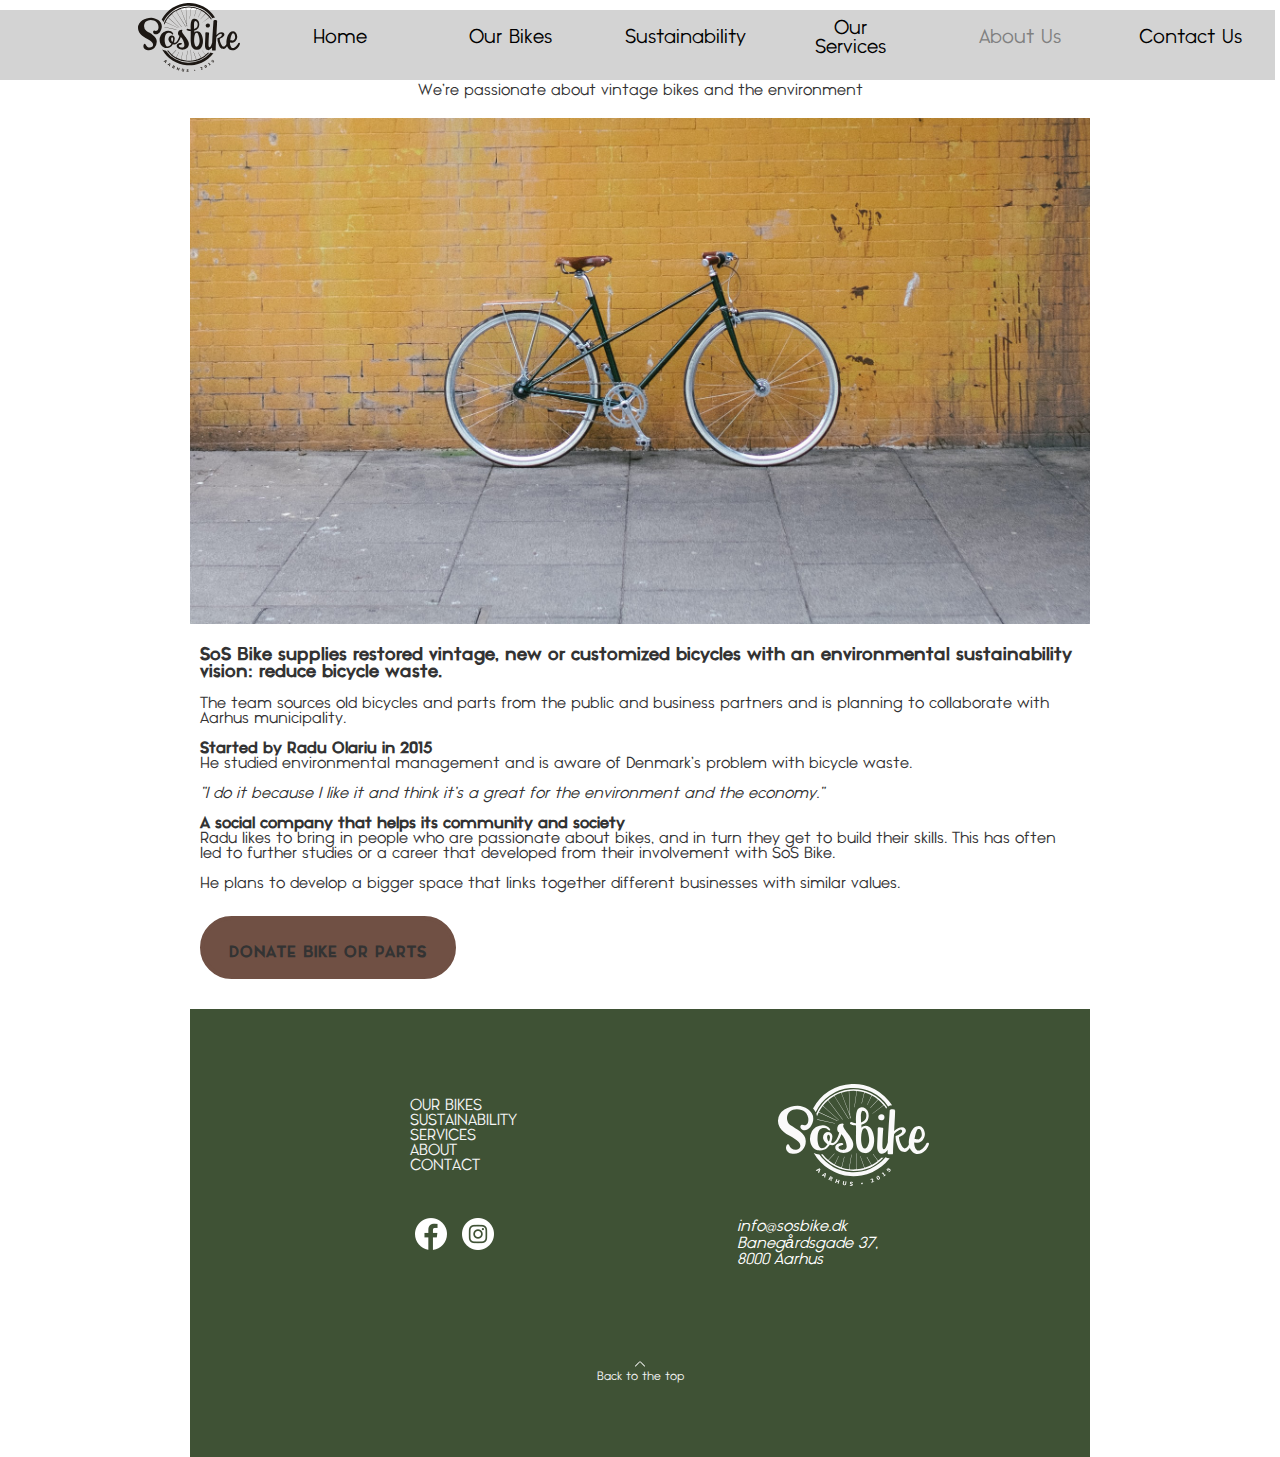
==== commit 9453af6f: "Chanel Edits: site navigation, header issues, links, logo link, fonts, mobile menus" ====
--- a/about.html
+++ b/about.html
@@ -14,23 +14,7 @@
 
 <body class="page_body">
 
-    <!DOCTYPE HTML>
-<html lang="en">
-<!--comment-->
-
-<head>
-    <meta charset="UTF-8">
-    <meta name="description" content="SoS Bike is an Aarhus-based bicycle business that supplies new, custom & restored vintage bicycles with an environmental sustainability vision: to reduce bicycle waste.">
-    <meta name="viewport" content="width=device-width, initial-scale=1.0">
-    <title>Home | SoS Bike</title>
-    <link rel="stylesheet" href="css/mystyle.css">
-    <link rel="stylesheet" href="css/mobilemenu.css">
-</head>
-
-
-<body class="page_body">
-
-    <img src="images/SVG/Asset_12.svg" alt="sosbikelogo" class="sosbike_logo">
+    <a href="index.html"><img src="images/SVG/Asset_12.svg" alt="sosbikelogo" class="sosbike_logo"></a>
     <header class="navigation__container">
         <nav>
             <!-- The mobile menu icon -->
@@ -42,11 +26,12 @@
             <div class="menuitems__container">
                 <h2 class="menu_heading">Menu</h2>
                 <img src="images/SVG/Asset_12.svg" alt="sosbike logo" class="menu_sosbikelogo1">
+                <a href="index.html" class="menuitem menu_navigation">Home<i class="arrow right moab"></i></a>
                 <a href="gallery.html" class="menuitem menu_navigation">Our Bikes<i class="arrow right moab"></i></a>
                 <a href="sustainability.html" class="menuitem menu_navigation">Sustainability<i class="arrow right moab"></i></a>
-                <a href="services.html" class="menuitem menu_navigation">Our service<i class="arrow right moab"></i></a>
-                <a href="about.html" class="menuitem menu_navigation">About us<i class="arrow right moab"></i></a>
-                <a href="contact.html" class="menuitem menu_navigation">Contact<i class="arrow right moab"></i></a>
+                <a href="services.html" class="menuitem menu_navigation">Our Services<i class="arrow right moab"></i></a>
+                <a href="about.html" class="menuitem menu_navigation active_menuitem">About Us<i class="arrow right moab"></i></a>
+                <a href="contact.html" class="menuitem menu_navigation">Contact Us<i class="arrow right moab"></i></a>
                 <img src="images/SVG/Asset_12.svg" alt="sosbike logo" class="menu_sosbikelogo menuitem">
                 <p class="menuitem menu_paragraph">Short description about how to donate bikes and bike parts.</p>
                 <div class="cta_style">
@@ -57,45 +42,28 @@
 
     </header>
 
+    <main>
+         <div class="about_block">
+            <h1 class="about_heading">About Us</h1>
+            <p class="about_paragraph">We're passionate about vintage bikes and the environment</p>
+        </div>
 
-    <!--<div class="main_section_bg_image">
-        <div class="main_section_flexbox">
-            <div class="main_section1_button1">
-                <button class="main_cta_button1">
-                    <h2>OUR BIKES</h2>
-                </button>
-            </div>
-            <div class="main_section1_button2">
-                <button class="main_cta_button2">
-                    <h2>DONATE BIKE OR PARTS</h2>
-                </button>
-            </div>
-            <div class="main_section1_text">
-                <p>Contribute to our environmental sustainability vision: to reduce bicycle waste. We'll collect your donated items from you.</p>
-            </div>
-        </div>
-    </div>-->
-
-    <main>
-        <h1 class="about_heading">About Us</h1>
         <img src="images/homepage/beeline-navigation-nfWllIa5wew-unsplash-5.jpg" class="about_image">
 
         <div class="about_text">
-                <h2>Passionate about vintage bikes and the environment</h2><br>
-                <p>SoS Bike supplies new, custom &amp; restored vintage bicycles with an environmental sustainability vision: reduce bicycle waste.<br>
-                The team sources old bicycles and parts from the public and business partners and is planning to collaborate with Aarhus municipality.<br><br>
-                Sos Bike was started by Radu Olariu in 2015. He studied environmental management and is aware of Denmark's problem with bicycle waste.<br><br>
+                <h2>SoS Bike supplies restored vintage, new or customized bicycles with an environmental sustainability vision: reduce bicycle waste.</h2><br>
+                <p>The team sources old bicycles and parts from the public and business partners and is planning to collaborate with Aarhus municipality.</p><br>
+                <h3>Started by Radu Olariu in 2015</h3>
+            <p>He studied environmental management and is aware of Denmark's problem with bicycle waste.<br><br>
 
                 <i>"I do it because I like it and think it's a great for the environment and the economy."</i><br><br>
                 </p>
-                <h3>A social venture</h3>
-                    Radu wants SoS Bike to be a social company that helps its community and society.<br>
-                <p>He likes to bring in people who are passionate about bikes, and in turn they get to build their skills. This has often led to further studies or a career that developed from their involvement with SoS Bike.<br>
-                    Radu plans to develop a bigger space that links together different businesses with similar values.<br>
+                <h3>A social company that helps its community and society</h3>
+                <p>Radu likes to bring in people who are passionate about bikes, and in turn they get to build their skills. This has often led to further studies or a career that developed from their involvement with SoS Bike.<br><br>
+                    He plans to develop a bigger space that links together different businesses with similar values.<br>
                     <br></p>
-                <button class="donate_button">
-                    <h3>DONATE BIKE OR PARTS</h3>
-                </button>
+                <a href="contact.html" class="donate_button"><h3>DONATE BIKE OR PARTS</h3></a>
+
             </div>
 
     </main>
@@ -107,11 +75,11 @@
             <div class="footer_flex_inner">
 
                 <div class="footer_flex_inner_card">
-                    <a href="sosbike_gallery.html" class="footer_link">OUR BIKES</a><br>
-                    <a href="sosbike_sustainability.html" class="footer_link">SUSTAINABILITY</a><br>
-                    <a href="sosbike_services.html" class="footer_link">SERVICES</a><br>
-                    <a href="about_sosbike.html" class="footer_link">ABOUT</a><br>
-                    <a href="contact_sosbike.html" class="footer_link">CONTACT</a><br>
+                    <a href="gallery.html" class="footer_link">OUR BIKES</a><br>
+                    <a href="sustainability.html" class="footer_link">SUSTAINABILITY</a><br>
+                    <a href="services.html" class="footer_link">SERVICES</a><br>
+                    <a href="about.html" class="footer_link">ABOUT</a><br>
+                    <a href="contact.html" class="footer_link">CONTACT</a><br>
                 </div>
 
                 <div class="footer_flex_inner_card">
--- a/css/mystyle.css
+++ b/css/mystyle.css
@@ -41,6 +41,7 @@
     font-family: Typographica, sans-serif;
     color: #333333;
     font-size: 24x;
+    letter-spacing: 1px;
 }
 
 h2 {
@@ -65,30 +66,19 @@
 .page_body {
     max-width: 1680px;
     margin: 0 auto;
+
 }
 
 
 /* -------- Mobile first style and layout ------- */
+
+
+/*---------Header and navigation--------------*/
 
 
 .moab { /* added by Morten, attached to menu arrows */
     float: right;
 }
-
-
-/*---------Header and navigation--------------*/
-
-.search_form {
-    display: none;
-}
-
-/*.logo_style {
-
-    font-family: 'Asset', cursive;
-    font-size: 1.5rem;
-    color: #333333;
-    text-decoration: none;
-}*/
 
 
 /*--------------------MAIN---------------------*/
@@ -562,6 +552,7 @@
 
     @media only screen and (min-width: 900px) {
 
+
         /* -------- Page body container ---------- */
 
         .page_body {
@@ -569,6 +560,9 @@
             height: 29rem;
         }
 
+        .moab { /* added by Morten, attached to menu arrows */
+    display: none;
+}
 
 
         /* -------- Main content ---------- */
--- a/css/mobilemenu.css
+++ b/css/mobilemenu.css
@@ -3,7 +3,7 @@
 .sosbike_logo {
     width: 80px;
     float: left;
-    margin: 5px;
+    margin: 15px 0px 0px 15px;
 }
 
 
@@ -22,7 +22,7 @@
 
 .menu_heading {
     text-align: center;
-    padding: 25px;
+    padding: 25px 0px 25px 45px;
 }
 
 .mobileiconlabel {
@@ -31,7 +31,7 @@
     color: black;
     font-style: normal;
     font-size: 1.2rem;
-    padding: 5px 0px 10px 0px;
+    padding: 15px 20px 10px 0px;
 
 }
 
@@ -42,6 +42,10 @@
     color: black;
     text-decoration: none;
     text-align: left;
+}
+
+.active_menuitem {
+    color: grey
 }
 
 .menu_navigation {
@@ -224,3 +228,11 @@
     .menuitem {
         width: 130px;
     }
+
+    .arrow {
+        display: none;
+    }
+
+    .right {
+        display: none;
+    }
--- a/css/about.css
+++ b/css/about.css
@@ -11,24 +11,34 @@
 
 /* -------- Mobile first style and layout ---------- */
 
+.about_text {
+    margin-bottom: 20px;
+    padding: 10px;
+}
+
+.about_block {
+    padding: 20px 20px 0px 20px;;
+}
 
 .about_heading {
     text-align: center;
+    padding-bottom: 5px;
+}
+
+.about_paragraph {
+    text-align: center;
+    padding-bottom: 10px;
 }
 
 .about_image {
     width: 100%;
-    margin: 10px 0px 20px 0px;
-}
-
-.about_text {
-    margin-bottom: 30px;
+    margin: 10px 0px 10px 0px;
 }
 
 .donate_button {
     border: 4px solid #705044;
     margin-top: 10px;
-    padding: 12px 15px;
+    padding: 25px 25px 15px 25px;
     background-color: #705044;
     border-radius: 50px;
     color: white;
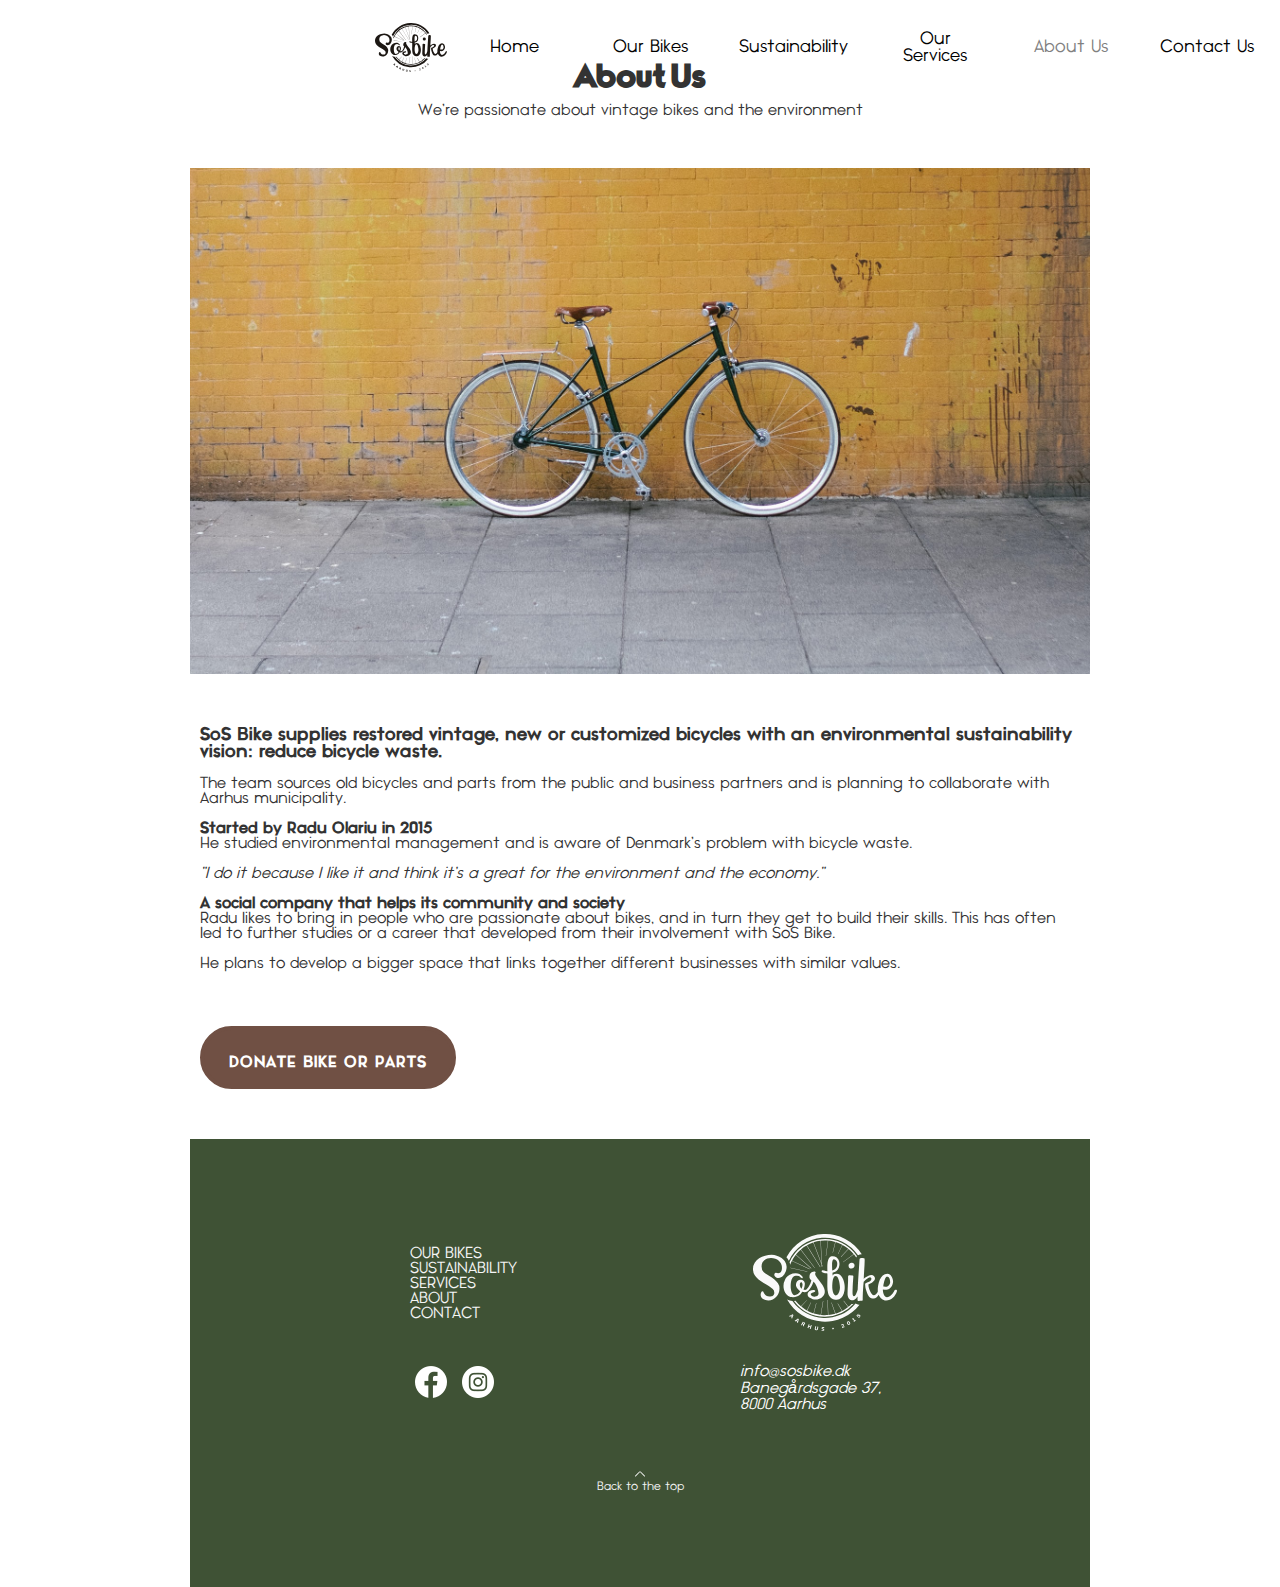
==== commit f2849eb3: "CR Edits menus; alignment" ====
--- a/about.html
+++ b/about.html
@@ -33,7 +33,7 @@
                 <a href="about.html" class="menuitem menu_navigation active_menuitem">About Us<i class="arrow right moab"></i></a>
                 <a href="contact.html" class="menuitem menu_navigation">Contact Us<i class="arrow right moab"></i></a>
                 <img src="images/SVG/Asset_12.svg" alt="sosbike logo" class="menu_sosbikelogo menuitem">
-                <p class="menuitem menu_paragraph">Short description about how to donate bikes and bike parts.</p>
+
                 <div class="cta_style">
                     <a href="#" class="menuitem Donate_text">DONATE</a>
                 </div>
--- a/css/mystyle.css
+++ b/css/mystyle.css
@@ -52,7 +52,7 @@
 
 h3 {
     font-family: Noir_medium, sans-serif;
-    color: #333333;
+  /*  color: #333333;*/
     font-size: 16px;
 }
 
@@ -129,7 +129,7 @@
     margin: 10px 0px;
     background-color: rgba(255, 255, 255, 0.01);
     border-radius: 50px;
-    color: white;
+    color: #333333;
     letter-spacing: 4px;
     text-decoration: none;
 }
@@ -139,11 +139,12 @@
     top: 72.5%;
     left: 8%;*/
     border: 4px solid #705044;
-    padding: 15px 20px 5px 20px;
+    padding: 15px 35px 5px 35px;
     background-color: #705044;
     border-radius: 50px;
     color: white;
-    letter-spacing: 2px;
+    letter-spacing: 1px;
+
 }
 
 .main_section1_text {
@@ -168,17 +169,23 @@
 /*-----------MAIN SECTION 2----------*/
 
 .main_section2_container {
-
+    /*height: 480px;*/
+    display: flex;
+    flex-direction: column;
+    justify-content: center;
+    align-items: center;
+    margin: 0px 20px 0px 20px;
 }
 
 .main_section2_card1 {
     display: flex;
     margin-top: 60px;
-    margin-bottom: 55px;
+    margin-bottom: 30px;
 }
 
 .main_section2_card1_inner {
-    margin-left: 15px;
+    align-items: flex-end;
+    width: 100px;
 }
 
 .main_service_paragraph {
@@ -199,27 +206,28 @@
 
 .bike_service_image {
     /*max-width: 150px;
-    height: 150px;*/
     /*padding: 10px 15px 10px 0px;*/
-    width: 70%;
+    width: 156px;
     margin: 0 0 0 45px;
-    padding-top: 5px;
+    height: 195px;
 }
 
 /*---card 2--*/
 
 .main_section2_card2 {
     display: flex;
-    margin-top: 55px;
-    margin-bottom: 60px;
+    margin-top: 30px;
+    margin-bottom: 40px;
     margin-right: 15px;
 }
 
 .main_section2_card2_inner {
-    margin-right: 5px;
     display: flex;
-        flex-direction: column;
-        align-items: flex-end;
+    flex-direction: column;
+    align-items: flex-end;
+    width: 140px;
+    margin-left: 20px;
+
 }
 
 .main_section1_header2 {
@@ -250,12 +258,14 @@
 
 
 .bike_about_image {
-    /*max-width: 150px;*/
-    /*height: 150px;*/
-    width: 70%;
+    /*width: 70%;*/
     /*padding: 10px 15px 10px 0px;*/
     margin-left: 15px;
     padding-bottom: 10px;
+    height: 185px;
+    width: 148px;
+
+
 }
 
 .bike_about_image2{
@@ -408,17 +418,20 @@
         flex-direction: column;
     }
 
+
     .main_section2_card1 {
         display: flex;
-        margin: 90px 25px 50px 25px;
-
-    }
+        margin: 90px 0px 50px 0px;
+
+    }
+
 
     .main_section2_card1_inner {
         display: flex;
         flex-direction: column;
-        margin: 0px 0px 0px 0px;
+        /*margin: 0px 0px 0px 0px;*/
         align-items: flex-start;
+        width: 300px;
     }
 
     .main_section2_header {
@@ -441,7 +454,8 @@
         border-radius: 50px;
         font-size: 22px;
         letter-spacing: 2px;
-        padding: 10px 60px;
+        padding: 15px 20px;
+        width: 240px;
     }
 
 
@@ -449,15 +463,18 @@
     .bike_service_image {
         /*max-width: 150px;*/
         height: 250px;
+        width: 200px;
         margin: 0;
         /*padding: 10px 15px 10px 0px;*/
     }
 
     /*---card 2--*/
 
+
     .main_section2_card2 {
         display: flex;
-        margin: 50px 25px 90px 25px;
+        margin: 50px 0px 90px 0px;
+        width: 500px;
 
     }
 
@@ -466,6 +483,8 @@
         display: flex;
         flex-direction: column;
         align-items: flex-end;
+        margin-left: auto;
+        width: 200px;
     }
 
     .main_section1_header2 {
@@ -477,24 +496,25 @@
         text-align: right;
         font-size: 22px;
         line-height: 30px;
-        margin: 20px 0px 10px 25px;
+        /*margin: 20px 0px 10px 25px;*/
     }
 
 
     .main_quote {
         text-align: right;
         font-size: 16px;
-        margin-bottom: 17px;
+        margin-bottom: 45px;
     }
 
     .main_s2_cta_button2 {
         color: #DFD2C1;
         background-color: #705044;
-        padding: 10px 60px;
+        padding: 10px 20px;
         border-radius: 50px;
-        margin-left: 0px;
         font-size: 22px;
         letter-spacing: 2px;
+        padding: 15px 20px;
+        width: 240px;
     }
 
 
@@ -502,13 +522,8 @@
     .bike_about_image {
         /*max-width: 150px;*/
         /*padding: 10px 15px 10px 0px;*/
-        display: none;
-    }
-
-    .bike_about_image2{
-        display: block;
         height: 250px;
-        margin: 0;
+        width: 200px;
     }
 
 
@@ -526,7 +541,10 @@
 
 
     .footer_flex_inner_card {
-        padding: 15px 0px 15px 120px;
+        padding: 30px 15px 15px 40px;
+        align-items: center;
+        justify-content: center;
+        width: 240px;
     }
 
     .some_image {
@@ -548,40 +566,22 @@
     }
 
 
-    /* ---------------------- Media Queries 900px -------------------------- */
-
-    @media only screen and (min-width: 900px) {
-
-
-        /* -------- Page body container ---------- */
-
-        .page_body {
-            width: 900px;
-            height: 29rem;
-        }
-
-        .moab { /* added by Morten, attached to menu arrows */
-    display: none;
-}
-
-
-        /* -------- Main content ---------- */
-
+
+    /* ---------------------- Media Queries iPad -------------------------- */
+
+
+    @media only screen and (min-width: 768px) {
         .main_section_bg_image {
             background-size: cover;
             background-position: bottom;
-            height: 900px;
+            height: 1030px;
             background-image: url("../images/homepage/main_bike.jpg");
         }
-
-
-
-        /*---------------MAIN PAGE SECTION 1----------------*/
 
         .main_section_flexbox {
             display: flex;
             flex-direction: column;
-            padding: 445px 15px 10px 15px;
+            padding: 675px 15px 10px 15px;
             width: 100%;
             align-items: center;
         }
@@ -640,16 +640,136 @@
         }
 
 
+        .page_footer {
+            height: 28rem;
+            padding: 80px;
+        }
+
+        .page_footer_card {
+            display: flex;
+            flex-direction: row;
+        }
+
+          .footer_flex_inner_card {
+        padding: 30px 15px 15px 60px;
+        align-items: center;
+        justify-content: center;
+        width: 240px;
+    }
+
+}
+
+    /* ---------------------- Media Queries 900px -------------------------- */
+
+    @media only screen and (min-width: 900px) {
+
+
+        /* -------- Page body container ---------- */
+
+
+        .page_body {
+            width: 900px;
+            height: 29rem;
+        }
+
+        .moab { /* added by Morten, attached to menu arrows */
+    display: none;
+}
+
+
+        /* -------- Main content ---------- */
+
+        .main_section_bg_image {
+            background-size: cover;
+            background-position: bottom;
+            /*height: 1370px;*/
+            height: 590px;
+            background-image: url("../images/homepage/beeline-navigation-nfWllIa5wew-unsplash-7.jpg");
+        }
+
+
+
+        /*---------------MAIN PAGE SECTION 1----------------*/
+
+        .main_section_flexbox {
+            display: flex;
+            flex-direction: column;
+            padding: 350px 15px 10px 15px;
+            width: 100%;
+            align-items: center;
+            justify-content: center;
+        }
+
+        /*.main_home_bike {
+            object-fit: cover;
+            width: 365px;
+            height: 610px;
+        }*/
+
+        .main_cta_button1 {
+            /* position: absolute;
+            top: 62.5%;
+            left: 8%;*/
+            border: 4px solid #705044;
+            padding: 20px 0px 10px 0px;
+            margin-bottom: 10px;
+            background-color: rgba(255, 255, 255, 0.01);
+            border-radius: 50px;
+            color: #705044;
+         /*   font-size: 20px;*/
+            letter-spacing: 4px;
+            width: 400px;
+        }
+
+        .main_cta_button2 {
+            /*position: absolute;
+    top: 72.5%;
+    left: 8%;*/
+            border: 4px solid #705044;
+            padding: 20px 0px 10px 0px;
+        background-color: #705044;
+            border-radius: 50px;
+            color: white;
+          /*  font-size: 18px;*/
+            letter-spacing: 2px;
+            margin-bottom: 10px;
+            width: 400px
+        }
+
+        .main_section1_text {
+            /* position: absolute;
+    top: 84%;*/
+            color: white;
+            text-align: center;
+            margin: 0px 12px;
+            line-height: 28px;
+          /*  font-size: 25px;*/
+            letter-spacing: 1px;
+            padding-top: 10px;
+            width: 90%
+        }
+
+        .main_colorblock {
+            height: 50px;
+            width: 100%;
+            background-color: #705044;
+        }
+
+
        /*---------------MAIN PAGE SECTION 2----------------*/
 
     .main_section2_container {
         display: flex;
         flex-direction: column;
+        border: 4px solid #705044;
+        width: 900px;
+        padding-bottom: 20px;
+        margin: auto;
     }
 
     .main_section2_card1 {
         display: flex;
-        margin: 90px 40px 40px 40px;
+        margin: 90px 0px 50px 0px;
 
     }
 
@@ -685,7 +805,8 @@
 
     .bike_service_image {
         /*max-width: 150px;*/
-        height: 380px;
+        height: 300px;
+        width:  240px;
         margin: 0;
         /*padding: 10px 15px 10px 0px;*/
     }
@@ -694,7 +815,8 @@
 
     .main_section2_card2 {
         display: flex;
-        margin: 40px 40px 90px 40px;
+        margin: 50px 0px; 90px 0px;
+        width: 625px;
     }
 
     .main_section2_card2_inner {
@@ -702,7 +824,7 @@
         display: flex;
         flex-direction: column;
         align-items: flex-end;
-        margin-left: 70px;
+        margin-left: 165px;
     }
 
     .main_section1_header2 {
@@ -721,7 +843,7 @@
     .main_quote {
         text-align: right;
         font-size: 18px;
-        margin-bottom: 60px;
+        margin-bottom: 40px;
     }
 
     .main_s2_cta_button2 {
@@ -737,36 +859,23 @@
 
 
     .bike_about_image {
-        /*max-width: 150px;*/
-        /*padding: 10px 15px 10px 0px;*/
-        display: none;
-    }
-
-    .bike_about_image2{
-        display: none;
-    }
-        .bike_about_image3{
-        display: block;
-        height: 380px;
-        margin: 0;
-    }
+        height: 300px;
+        width:  240px;
+    }
+
 
 
         /* -------- Footer ---------- */
 
-        .page_footer {
-            height: 28rem;
-            padding: 60px;
-        }
-
-        .page_footer_card {
-            display: flex;
-            flex-direction: row;
-        }
+
 
 
         .footer_flex_inner_card {
-            padding: 15px 60px 15px 160px;
+            padding: 15px 60px 15px 100px;
+            align-items: center;
+            justify-content: center;
+            width: 330px;
+
         }
 
         .some_image {
@@ -778,14 +887,14 @@
         }
 
         .footer_logo {
-            width: 65%;
+            width: 85%;
         }
 
         .back_to_the_top {
             display: flex;
             flex-direction: column;
-        }
-
-
-
-    }
+            margin-top: 40px;
+        }
+
+
+    }
--- a/css/mobilemenu.css
+++ b/css/mobilemenu.css
@@ -16,7 +16,8 @@
     position: absolute;
     right: 5px;
     top: 10px;
-    width: 300px;
+
+    width: 100%;
     z-index: 9999;
 }
 
@@ -62,7 +63,7 @@
     padding-bottom: 25px;
 }
 
-.menu_sosbikelogo1{
+.menu_sosbikelogo1 {
     display: none;
 }
 
@@ -151,32 +152,32 @@
         display: none;
     }
 
-    .menu_paragraph{
-        display: none;
-    }
-
-    .sosbike_logo{
-        display: none;
-    }
-
-    .arrow{
-        display: none;
-    }
-
-    .right{
-        display: none;
-    }
-
-    .moab{
-        display: none;
-    }
-
-
-    .cta_style{
-        display: none;
-    }
-
-    .menu_sosbikelogo{
+    .menu_paragraph {
+        display: none;
+    }
+
+    .sosbike_logo {
+        display: none;
+    }
+
+    .arrow {
+        display: none;
+    }
+
+    .right {
+        display: none;
+    }
+
+    .moab {
+        display: none;
+    }
+
+
+    .cta_style {
+        display: none;
+    }
+
+    .menu_sosbikelogo {
         width: 8%;
         margin-left: 15px;
         margin-right: 15px;
@@ -184,30 +185,55 @@
 
     }
 
-    .menu_sosbikelogo1{
+    .menu_sosbikelogo1 {
         width: 8%;
-        margin-left: 15px;
-        margin-right: 15px;
+        /*   margin-left: 15px;
+        margin-right: 15px;*/
         display: block;
     }
 
-    .menu_heading{
-        display: none;
-    }
-
-    .menu_navigation{
-        margin-left: 20px;
-        margin-right: 20px;
-        font-size: 20px;
-
-    }
-
-    .navigation__container{
-        width: 100%;
+    .menu_heading {
+        display: none;
+    }
+
+    .menu_navigation {
+        display: flex;
         flex-direction: row;
-        z-index: 9999;
-
-    }
+        justify-content: center;
+        align-items: center;
+        margin-left: 10px;
+        margin-right: 10px;
+        font-size: 18px;
+
+    }
+
+    .navigation__container {
+        width: 900px;
+        display: flex;
+        flex-direction: row;
+        justify-content: center;
+        align-items: center;
+    }
+
+    /*  .gallery_heading{
+        margin-top: 8%;
+    }
+
+    .sustainability_block{
+        margin-top: 8%;
+    }
+
+    .services_block{
+        margin-top: 8%;
+    }
+
+    .about_block{
+        margin-top: 8%;
+    }
+
+    .contact_block{
+        margin-top: 8%
+    }*/
 
 
 
@@ -217,12 +243,14 @@
     /* Make menuitems flex horisontally (on a row) */
     .menuitems__container {
         display: flex;
-        justify-content: flex-end;
+        justify-content: center;
         align-items: center;
         height: 70px;
-
-
-
+        background-color: rgba(211, 211, 211, 0);
+        padding-top: 20px;
+        position: sticky;
+        z-index: 9999;
+        width: 900px;
     }
 
     .menuitem {
--- a/css/about.css
+++ b/css/about.css
@@ -12,12 +12,13 @@
 /* -------- Mobile first style and layout ---------- */
 
 .about_text {
-    margin-bottom: 20px;
+    margin: 20px;
     padding: 10px;
 }
 
 .about_block {
-    padding: 20px 20px 0px 20px;;
+    padding: 20px 20px 0px 20px;
+    ;
 }
 
 .about_heading {
@@ -32,7 +33,7 @@
 
 .about_image {
     width: 100%;
-    margin: 10px 0px 10px 0px;
+    margin: 10px 0px 0px 0px;
 }
 
 .donate_button {
@@ -50,7 +51,25 @@
 
 @media only screen and (min-width: 600px) {
 
+    .about_image {
+        margin-top: 40px;
+    }
 
+    .about_text {
+        margin: 40px 40px;
+    }
 
-@media only screen and (min-width: 900px) {
+    .donate_button {
+        margin-top: 40px;
+    }
 
+    @media only screen and (min-width: 900px) {
+
+        .about_block {
+            margin-top: 20px;
+        }
+
+        .about_text {
+        margin: 40px 0px;
+    }
+}
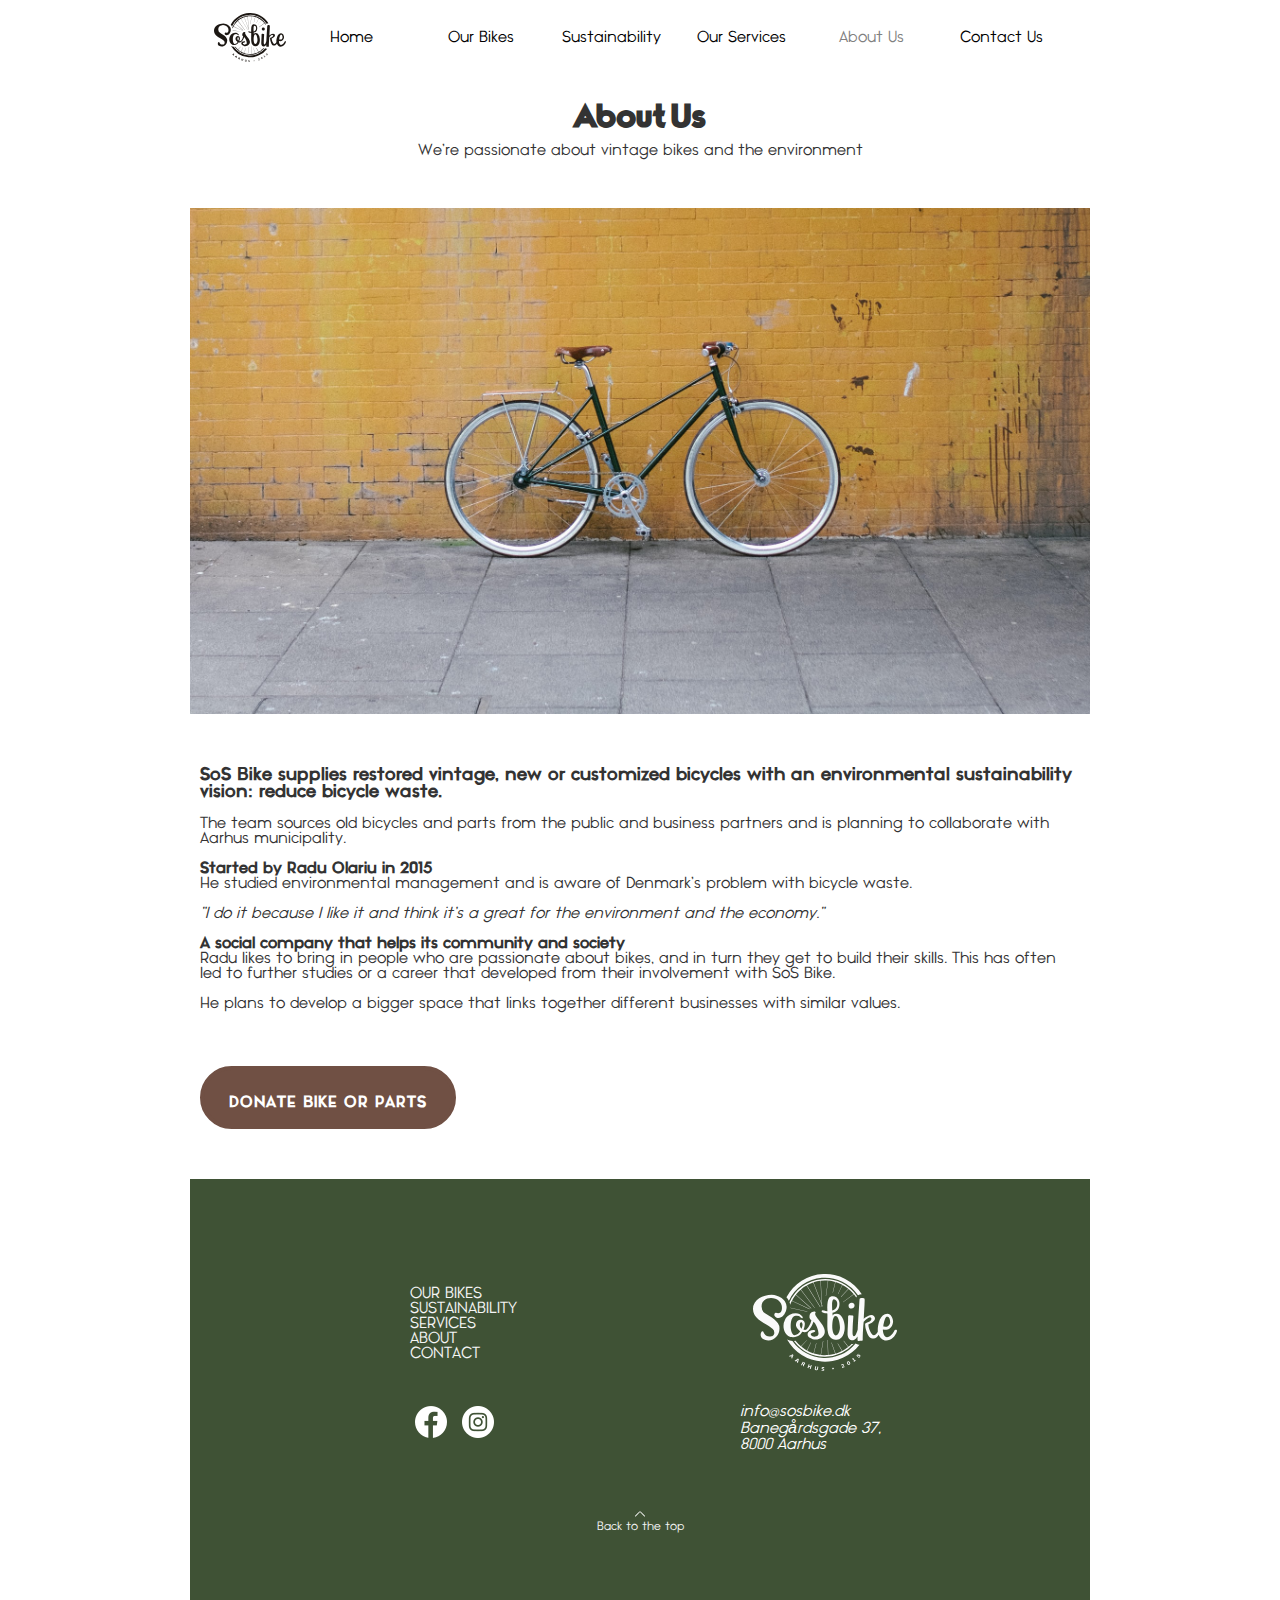
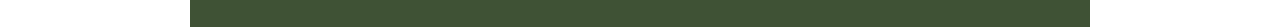
==== commit c012e96b: "CR edits: menu alighment widescreen" ====
--- a/about.html
+++ b/about.html
@@ -15,7 +15,7 @@
 <body class="page_body">
 
     <a href="index.html"><img src="images/SVG/Asset_12.svg" alt="sosbikelogo" class="sosbike_logo"></a>
-    <header class="navigation__container">
+    <header class="navigation__container navigation__container_wide">
         <nav>
             <!-- The mobile menu icon -->
             <label for="mobileicon" class="mobileiconlabel">&#9776;</label>
--- a/css/mystyle.css
+++ b/css/mystyle.css
@@ -683,7 +683,7 @@
             background-size: cover;
             background-position: bottom;
             /*height: 1370px;*/
-            height: 590px;
+            height: 610px;
             background-image: url("../images/homepage/beeline-navigation-nfWllIa5wew-unsplash-7.jpg");
         }
 
@@ -694,7 +694,7 @@
         .main_section_flexbox {
             display: flex;
             flex-direction: column;
-            padding: 350px 15px 10px 15px;
+            padding: 355px 15px 10px 15px;
             width: 100%;
             align-items: center;
             justify-content: center;
@@ -716,7 +716,7 @@
             background-color: rgba(255, 255, 255, 0.01);
             border-radius: 50px;
             color: #705044;
-         /*   font-size: 20px;*/
+            /*font-size: 20px;*/
             letter-spacing: 4px;
             width: 400px;
         }
@@ -731,7 +731,7 @@
             border-radius: 50px;
             color: white;
           /*  font-size: 18px;*/
-            letter-spacing: 2px;
+            letter-spacing: 4px;
             margin-bottom: 10px;
             width: 400px
         }
--- a/css/mobilemenu.css
+++ b/css/mobilemenu.css
@@ -12,11 +12,11 @@
     float: right;
 } */
 
+
 .navigation__container {
     position: absolute;
     right: 5px;
     top: 10px;
-
     width: 100%;
     z-index: 9999;
 }
@@ -142,9 +142,11 @@
 
 
 
-/* Add rules [ON WIDE SCREENS] */
+/* ------------Add rules [ON WIDE SCREENS]---------------------- */
+
 
 @media only screen and (min-width: 900px) {
+
 
     /* Hide Mobile icon and its label */
     .mobileiconlabel,
@@ -178,9 +180,9 @@
     }
 
     .menu_sosbikelogo {
-        width: 8%;
+        /*width: 8%;
         margin-left: 15px;
-        margin-right: 15px;
+        margin-right: 15px;*/
         display: none;
 
     }
@@ -196,18 +198,26 @@
         display: none;
     }
 
+
     .menu_navigation {
-        display: flex;
+        margin-left: 0%;
+        /*display: flex;
         flex-direction: row;
         justify-content: center;
         align-items: center;
         margin-left: 10px;
         margin-right: 10px;
-        font-size: 18px;
-
-    }
+        font-size: 18px;*/
+    }
+
 
     .navigation__container {
+        /*display: none;*/
+        right: auto;
+    }
+
+
+    .navigation__container_wide {
         width: 900px;
         display: flex;
         flex-direction: row;
@@ -215,42 +225,14 @@
         align-items: center;
     }
 
-    /*  .gallery_heading{
-        margin-top: 8%;
-    }
-
-    .sustainability_block{
-        margin-top: 8%;
-    }
-
-    .services_block{
-        margin-top: 8%;
-    }
-
-    .about_block{
-        margin-top: 8%;
-    }
-
-    .contact_block{
-        margin-top: 8%
-    }*/
-
-
-
-
-
-
-    /* Make menuitems flex horisontally (on a row) */
+
     .menuitems__container {
         display: flex;
         justify-content: center;
         align-items: center;
         height: 70px;
         background-color: rgba(211, 211, 211, 0);
-        padding-top: 20px;
-        position: sticky;
-        z-index: 9999;
-        width: 900px;
+        padding-top: 0px;
     }
 
     .menuitem {
@@ -264,3 +246,5 @@
     .right {
         display: none;
     }
+
+}
--- a/css/about.css
+++ b/css/about.css
@@ -66,7 +66,7 @@
     @media only screen and (min-width: 900px) {
 
         .about_block {
-            margin-top: 20px;
+            margin-top: 60px;
         }
 
         .about_text {
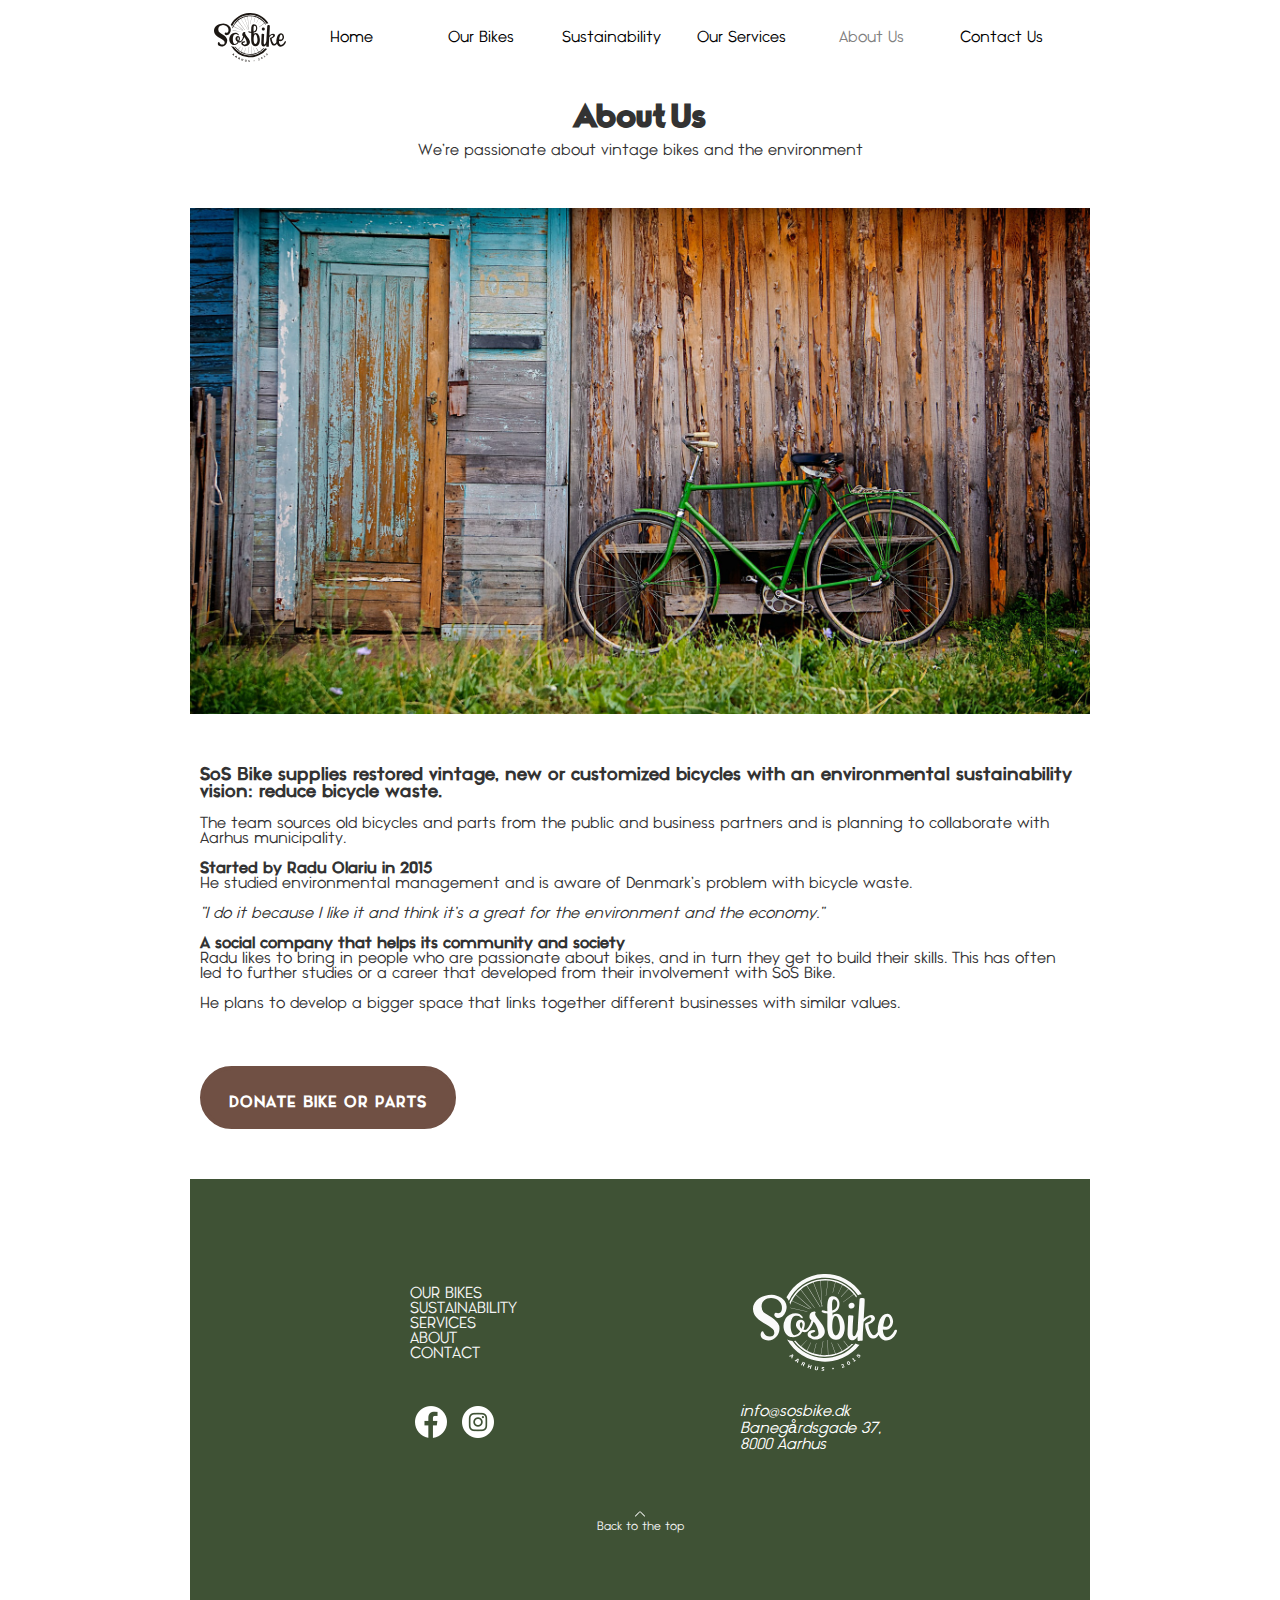
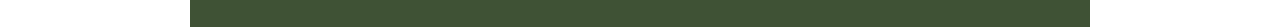
==== commit d2228536: "CR edits: new images for subpages" ====
--- a/about.html
+++ b/about.html
@@ -48,7 +48,7 @@
             <p class="about_paragraph">We're passionate about vintage bikes and the environment</p>
         </div>
 
-        <img src="images/homepage/beeline-navigation-nfWllIa5wew-unsplash-5.jpg" class="about_image">
+        <img src="images/subpages/alexander-shustov-OxzhYtL-00Y-unsplash.jpg" class="about_image">
 
         <div class="about_text">
                 <h2>SoS Bike supplies restored vintage, new or customized bicycles with an environmental sustainability vision: reduce bicycle waste.</h2><br>
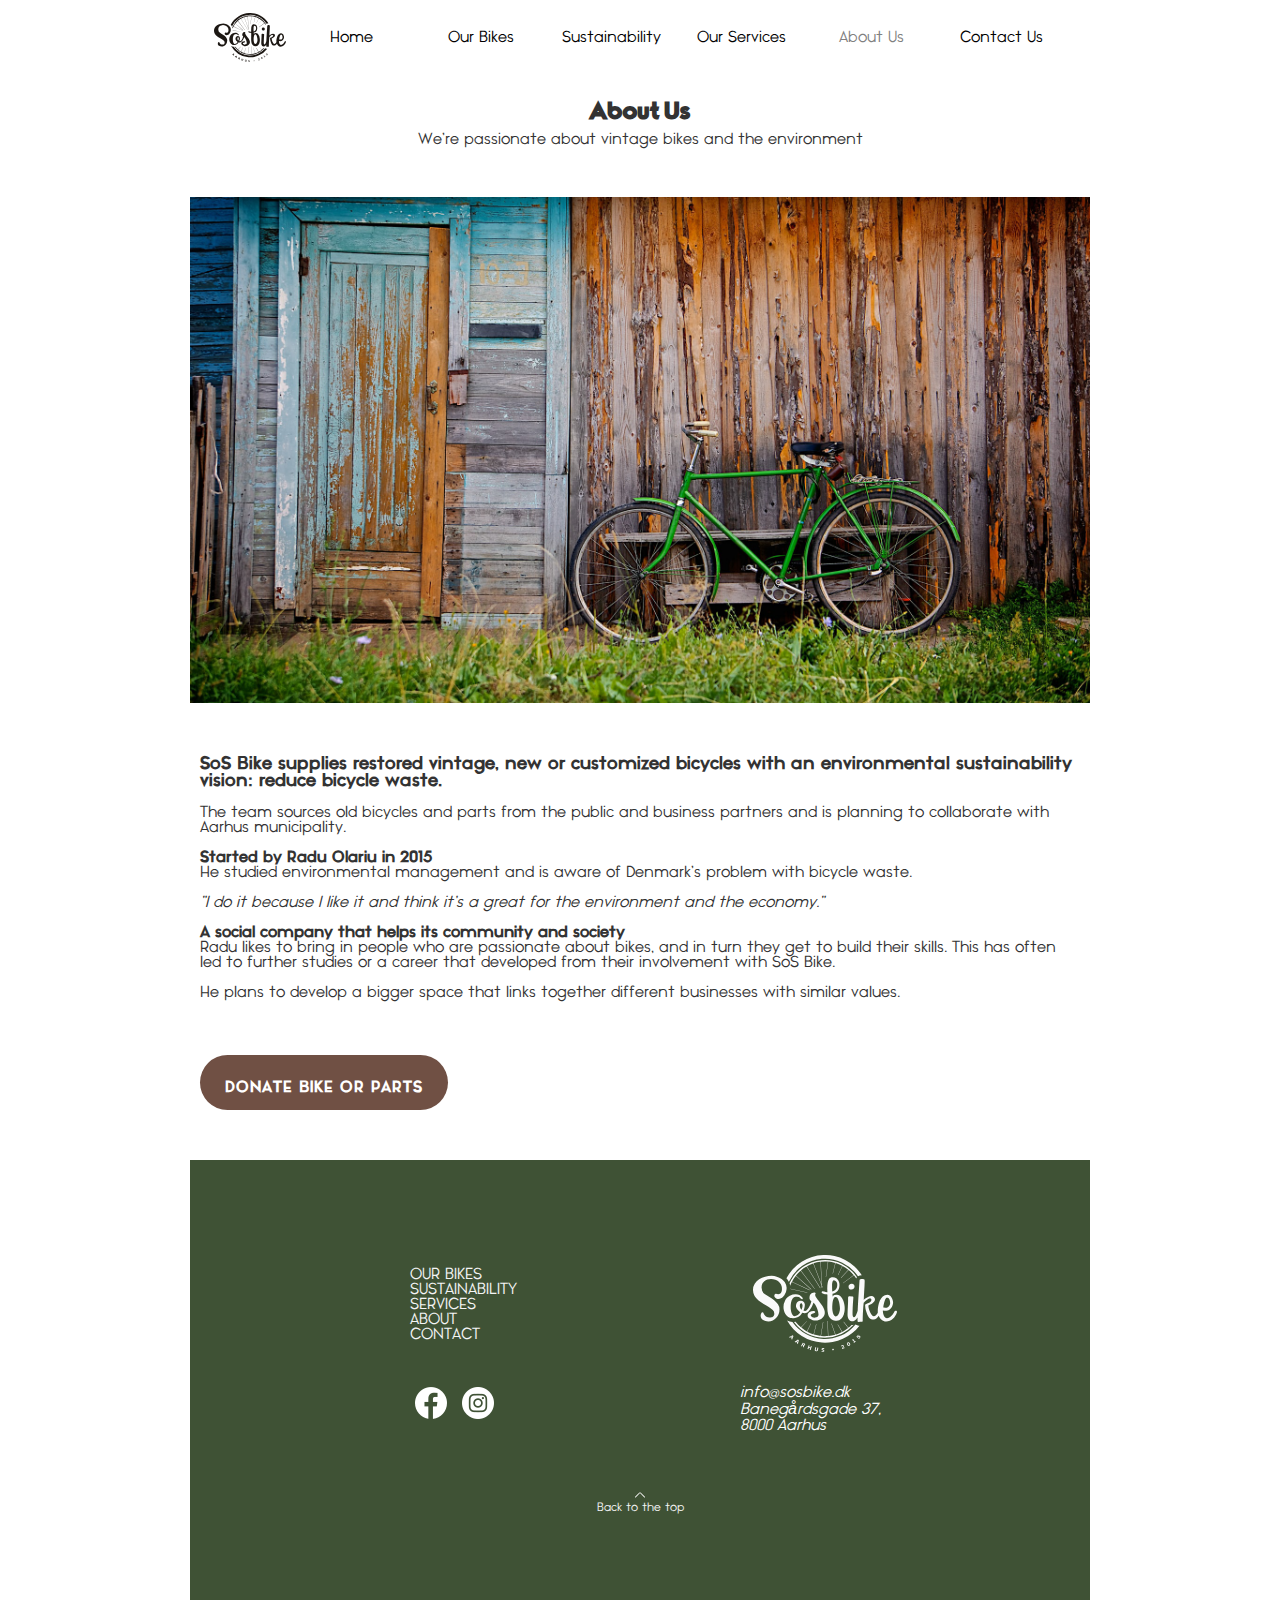
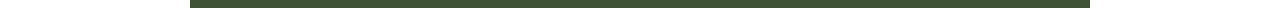
==== commit a77eb8a4: "CR edits: css code validation corrections" ====
--- a/about.html
+++ b/about.html
@@ -43,28 +43,30 @@
     </header>
 
     <main>
-         <div class="about_block">
+        <div class="about_block">
             <h1 class="about_heading">About Us</h1>
             <p class="about_paragraph">We're passionate about vintage bikes and the environment</p>
         </div>
 
-        <img src="images/subpages/alexander-shustov-OxzhYtL-00Y-unsplash.jpg" class="about_image">
+        <img src="images/subpages/alexander-shustov-OxzhYtL-00Y-unsplash.jpg" alt="image of bicycle" class="about_image">
 
         <div class="about_text">
-                <h2>SoS Bike supplies restored vintage, new or customized bicycles with an environmental sustainability vision: reduce bicycle waste.</h2><br>
-                <p>The team sources old bicycles and parts from the public and business partners and is planning to collaborate with Aarhus municipality.</p><br>
-                <h3>Started by Radu Olariu in 2015</h3>
+            <h2>SoS Bike supplies restored vintage, new or customized bicycles with an environmental sustainability vision: reduce bicycle waste.</h2><br>
+            <p>The team sources old bicycles and parts from the public and business partners and is planning to collaborate with Aarhus municipality.</p><br>
+            <h3>Started by Radu Olariu in 2015</h3>
             <p>He studied environmental management and is aware of Denmark's problem with bicycle waste.<br><br>
 
                 <i>"I do it because I like it and think it's a great for the environment and the economy."</i><br><br>
-                </p>
-                <h3>A social company that helps its community and society</h3>
-                <p>Radu likes to bring in people who are passionate about bikes, and in turn they get to build their skills. This has often led to further studies or a career that developed from their involvement with SoS Bike.<br><br>
-                    He plans to develop a bigger space that links together different businesses with similar values.<br>
-                    <br></p>
-                <a href="contact.html" class="donate_button"><h3>DONATE BIKE OR PARTS</h3></a>
+            </p>
+            <h3>A social company that helps its community and society</h3>
+            <p>Radu likes to bring in people who are passionate about bikes, and in turn they get to build their skills. This has often led to further studies or a career that developed from their involvement with SoS Bike.<br><br>
+                He plans to develop a bigger space that links together different businesses with similar values.<br>
+                <br></p>
+            <a href="contact.html" class="donate_button">
+                <h3>DONATE BIKE OR PARTS</h3>
+            </a>
 
-            </div>
+        </div>
 
     </main>
 
@@ -90,7 +92,7 @@
 
             <div class="footer_flex_inner">
                 <div class="footer_flex_inner_card">
-                    <a href="index.html"><img src="images/SVG/Asset_11.svg" class="footer_logo"></a>
+                    <a href="index.html"><img src="images/SVG/Asset_11.svg" alt="Sos Bike logo" class="footer_logo"></a>
                 </div>
 
                 <div class="footer_flex_inner_card">
--- a/css/mystyle.css
+++ b/css/mystyle.css
@@ -40,7 +40,7 @@
 h1 {
     font-family: Typographica, sans-serif;
     color: #333333;
-    font-size: 24x;
+    font-size: 24px;
     letter-spacing: 1px;
 }
 
@@ -125,12 +125,12 @@
     top: 62.5%;
     left: 8%;*/
     border: 4px solid #705044;
-    padding: 15px 75px 5px 75px;
+    padding: 15px 45px 5px 45px;
     margin: 10px 0px;
     background-color: rgba(255, 255, 255, 0.01);
     border-radius: 50px;
     color: #333333;
-    letter-spacing: 4px;
+    letter-spacing: 3px;
     text-decoration: none;
 }
 
@@ -139,11 +139,11 @@
     top: 72.5%;
     left: 8%;*/
     border: 4px solid #705044;
-    padding: 15px 35px 5px 35px;
+    padding: 15px 25px 5px 25px;
     background-color: #705044;
     border-radius: 50px;
     color: white;
-    letter-spacing: 1px;
+    letter-spacing: 2px;
 
 }
 
@@ -237,7 +237,7 @@
 .main_about_paragraph {
     margin-top: 20px;
     text-align: right;
-    margin: 10px 0px 5px 0px;*/
+    margin: 10px 0px 5px 0px;
 }
 
 .main_quote {
@@ -565,7 +565,7 @@
         text-align: center;
     }
 
-
+ }
 
     /* ---------------------- Media Queries iPad -------------------------- */
 
@@ -598,6 +598,7 @@
     left: 8%;*/
             border: 4px solid #705044;
             padding: 8px 130px;
+            padding-top: 15px;
             margin-bottom: 20px;
             background-color: rgba(255, 255, 255, 0.01);
             border-radius: 50px;
@@ -611,7 +612,8 @@
     top: 72.5%;
     left: 8%;*/
             border: 4px solid #705044;
-            padding: 10px 50px;
+            padding: 10px 110px;
+            padding-top: 15px;
             background-color: #705044;
             border-radius: 50px;
             color: white;
@@ -710,7 +712,6 @@
             /* position: absolute;
             top: 62.5%;
             left: 8%;*/
-            border: 4px solid #705044;
             padding: 20px 0px 10px 0px;
             margin-bottom: 10px;
             background-color: rgba(255, 255, 255, 0.01);
@@ -725,7 +726,6 @@
             /*position: absolute;
     top: 72.5%;
     left: 8%;*/
-            border: 4px solid #705044;
             padding: 20px 0px 10px 0px;
         background-color: #705044;
             border-radius: 50px;
--- a/css/about.css
+++ b/css/about.css
@@ -37,7 +37,6 @@
 }
 
 .donate_button {
-    border: 4px solid #705044;
     margin-top: 10px;
     padding: 25px 25px 15px 25px;
     background-color: #705044;
@@ -70,6 +69,6 @@
         }
 
         .about_text {
-        margin: 40px 0px;
+            margin: 40px 0px;
+        }
     }
-}
